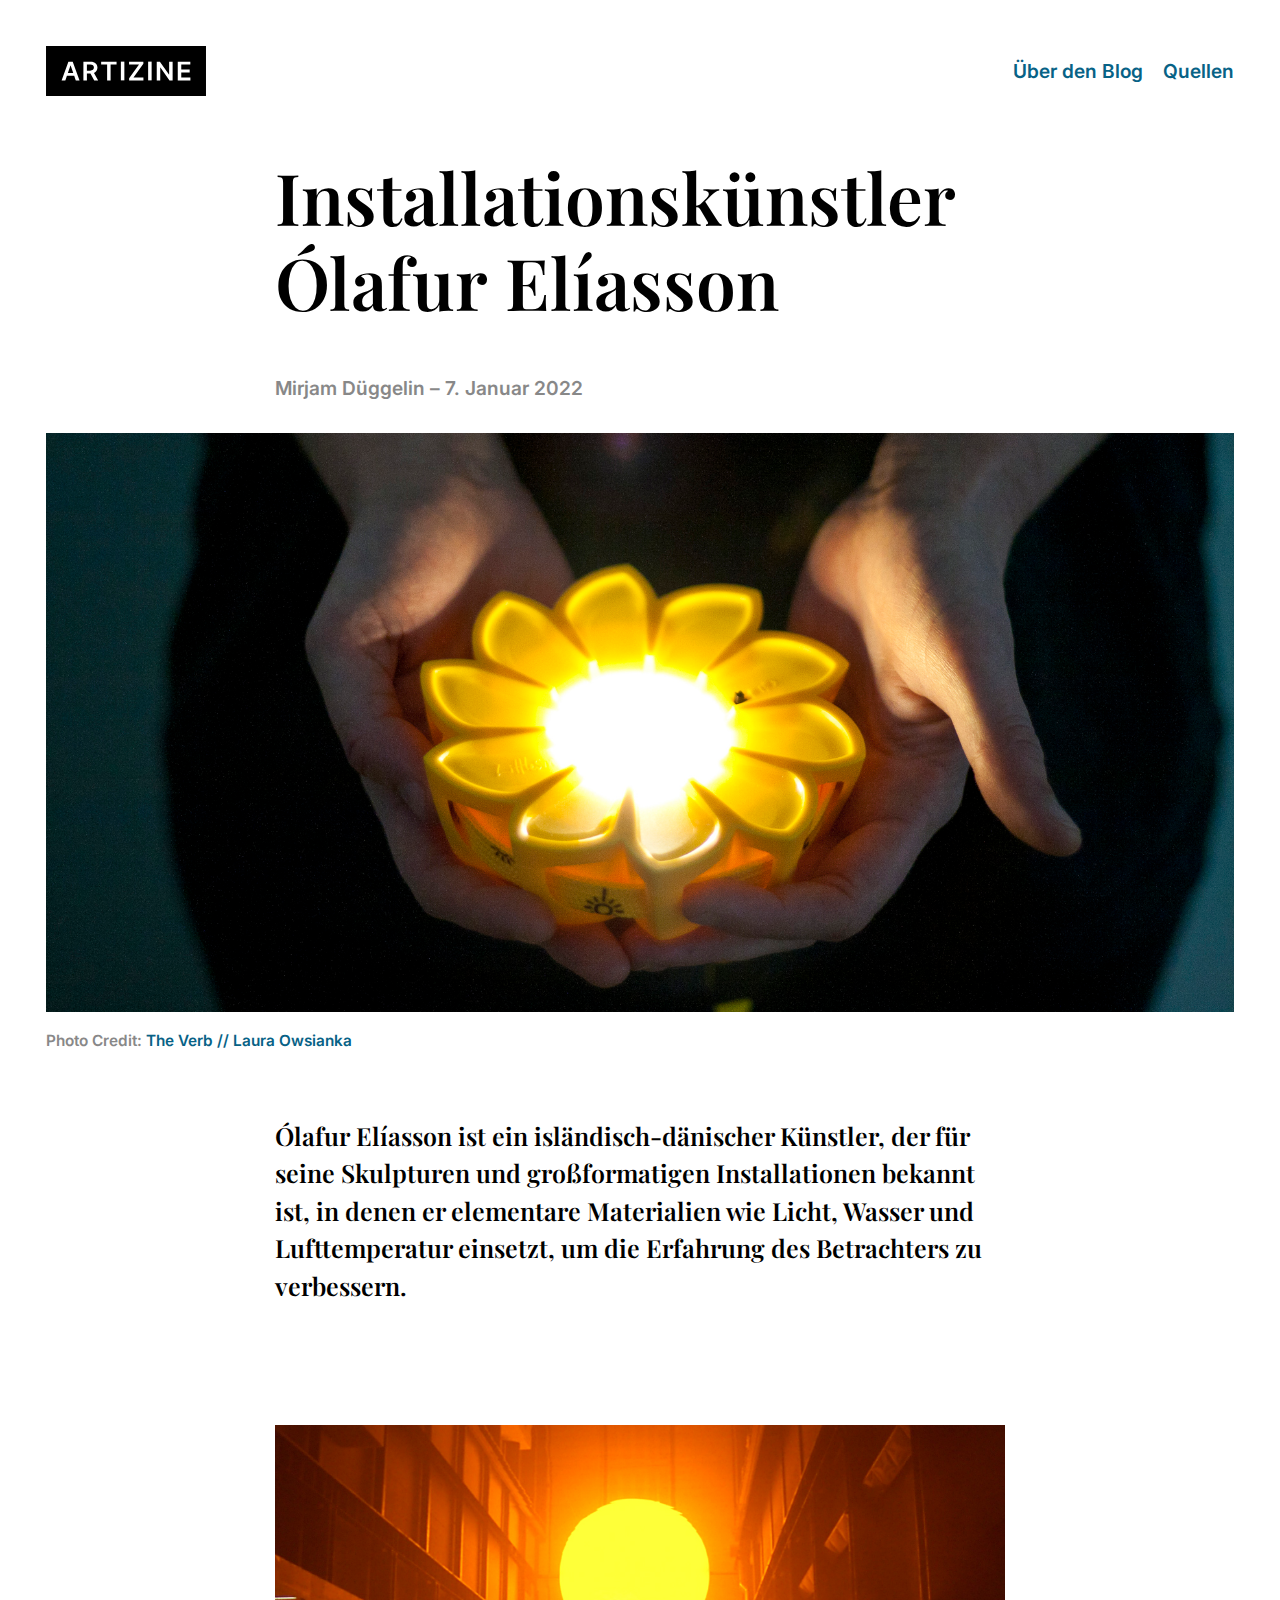
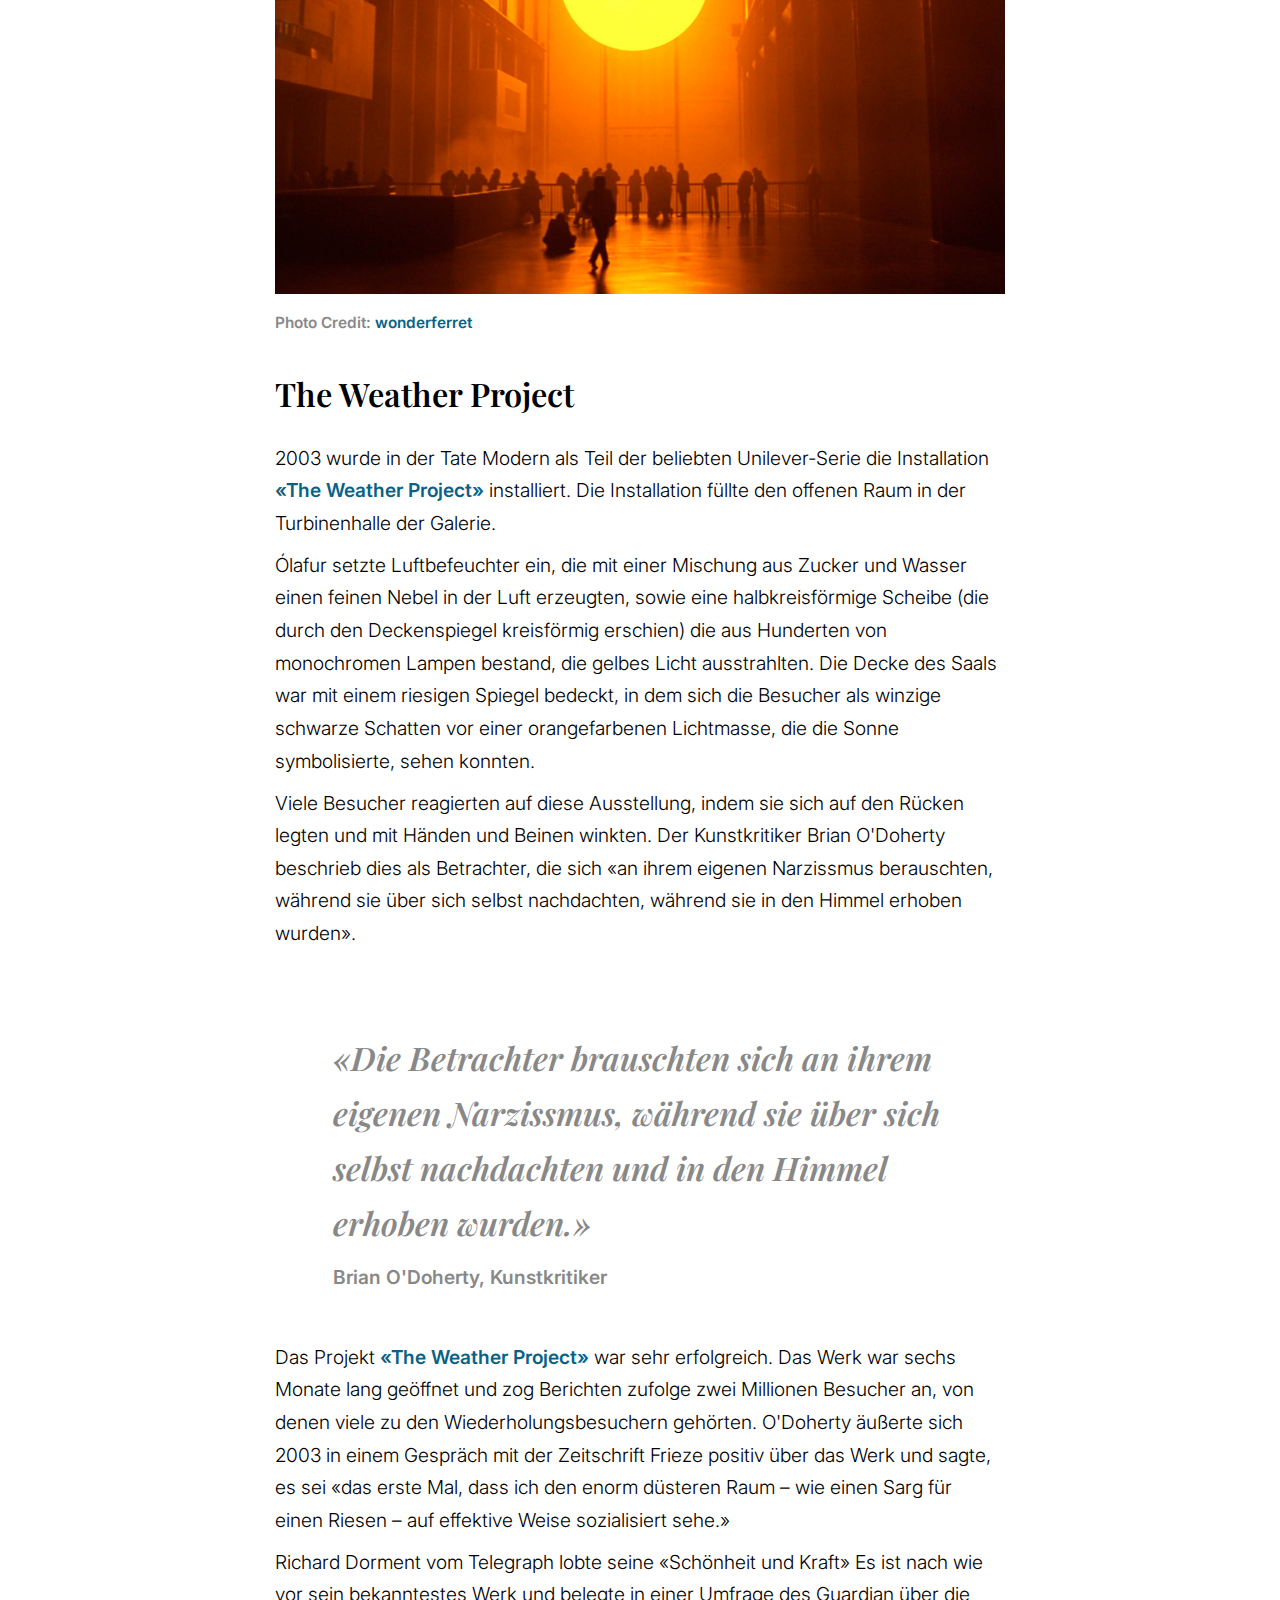
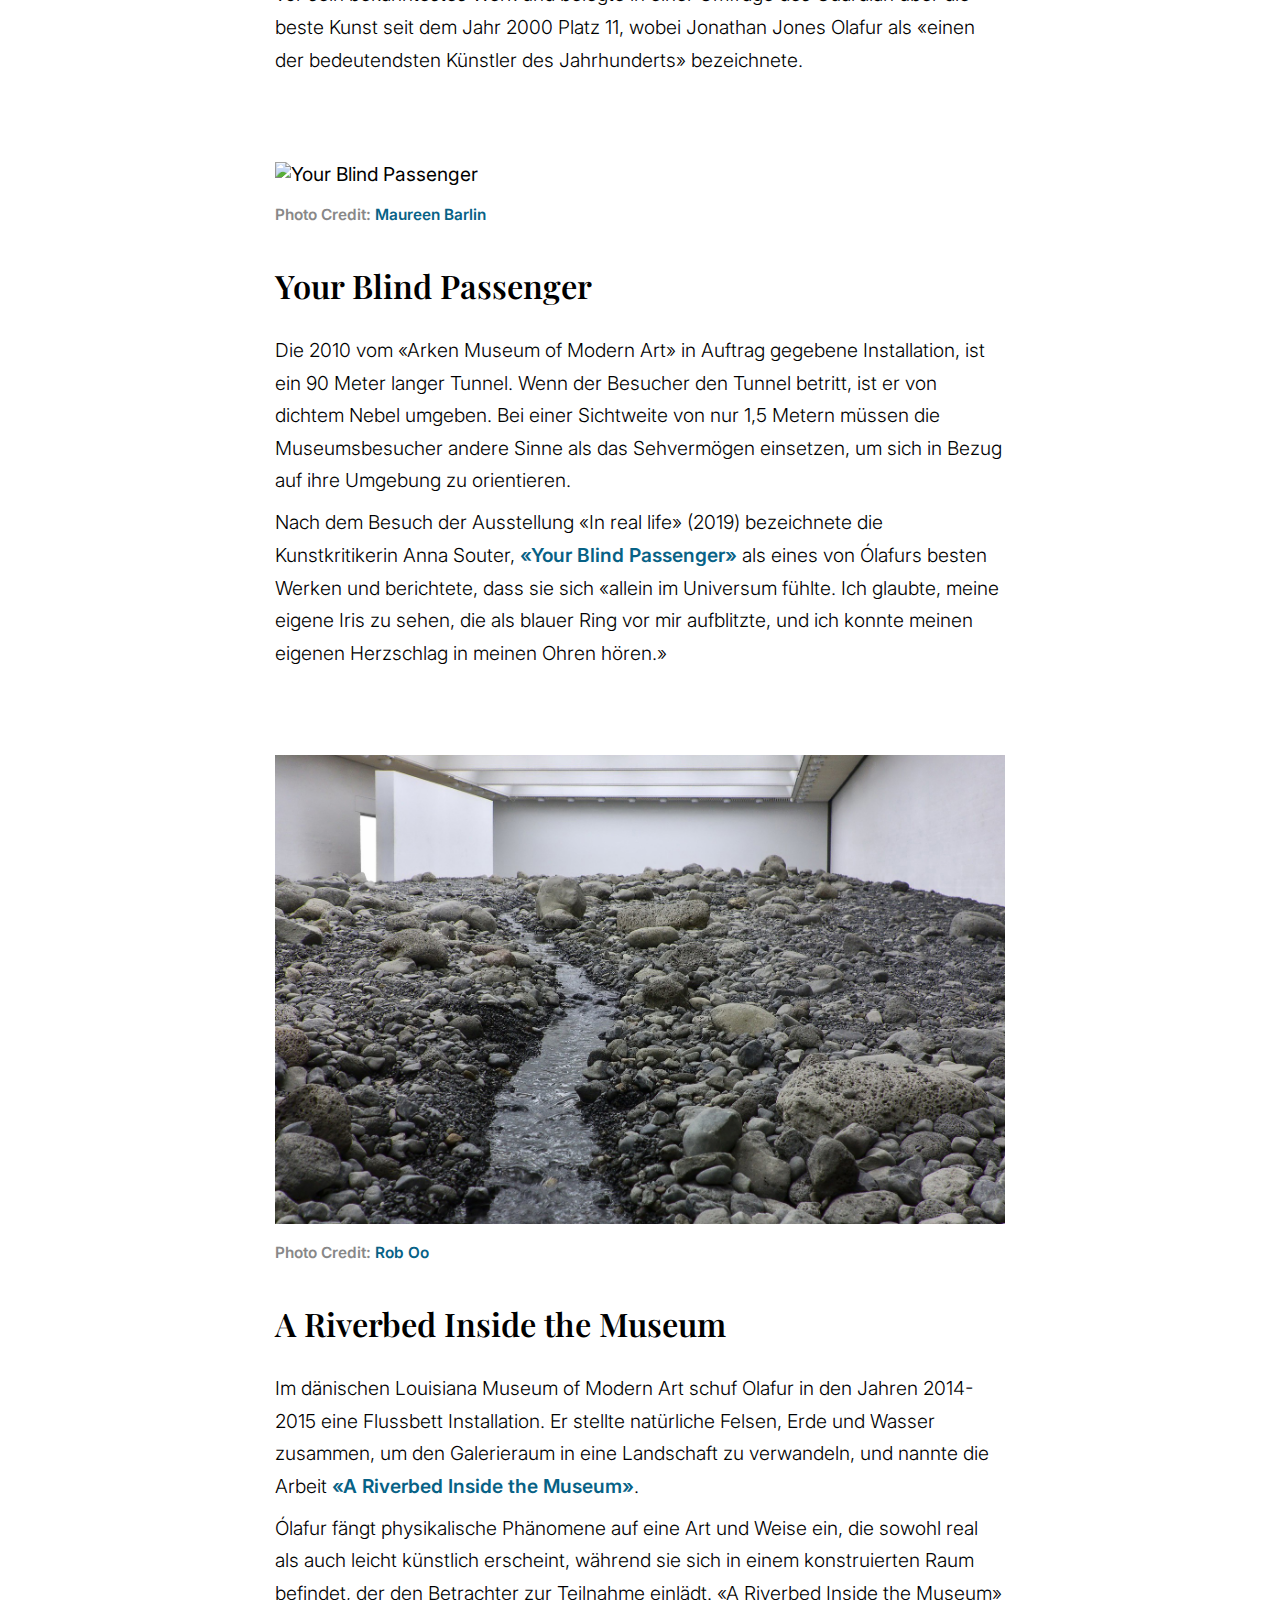
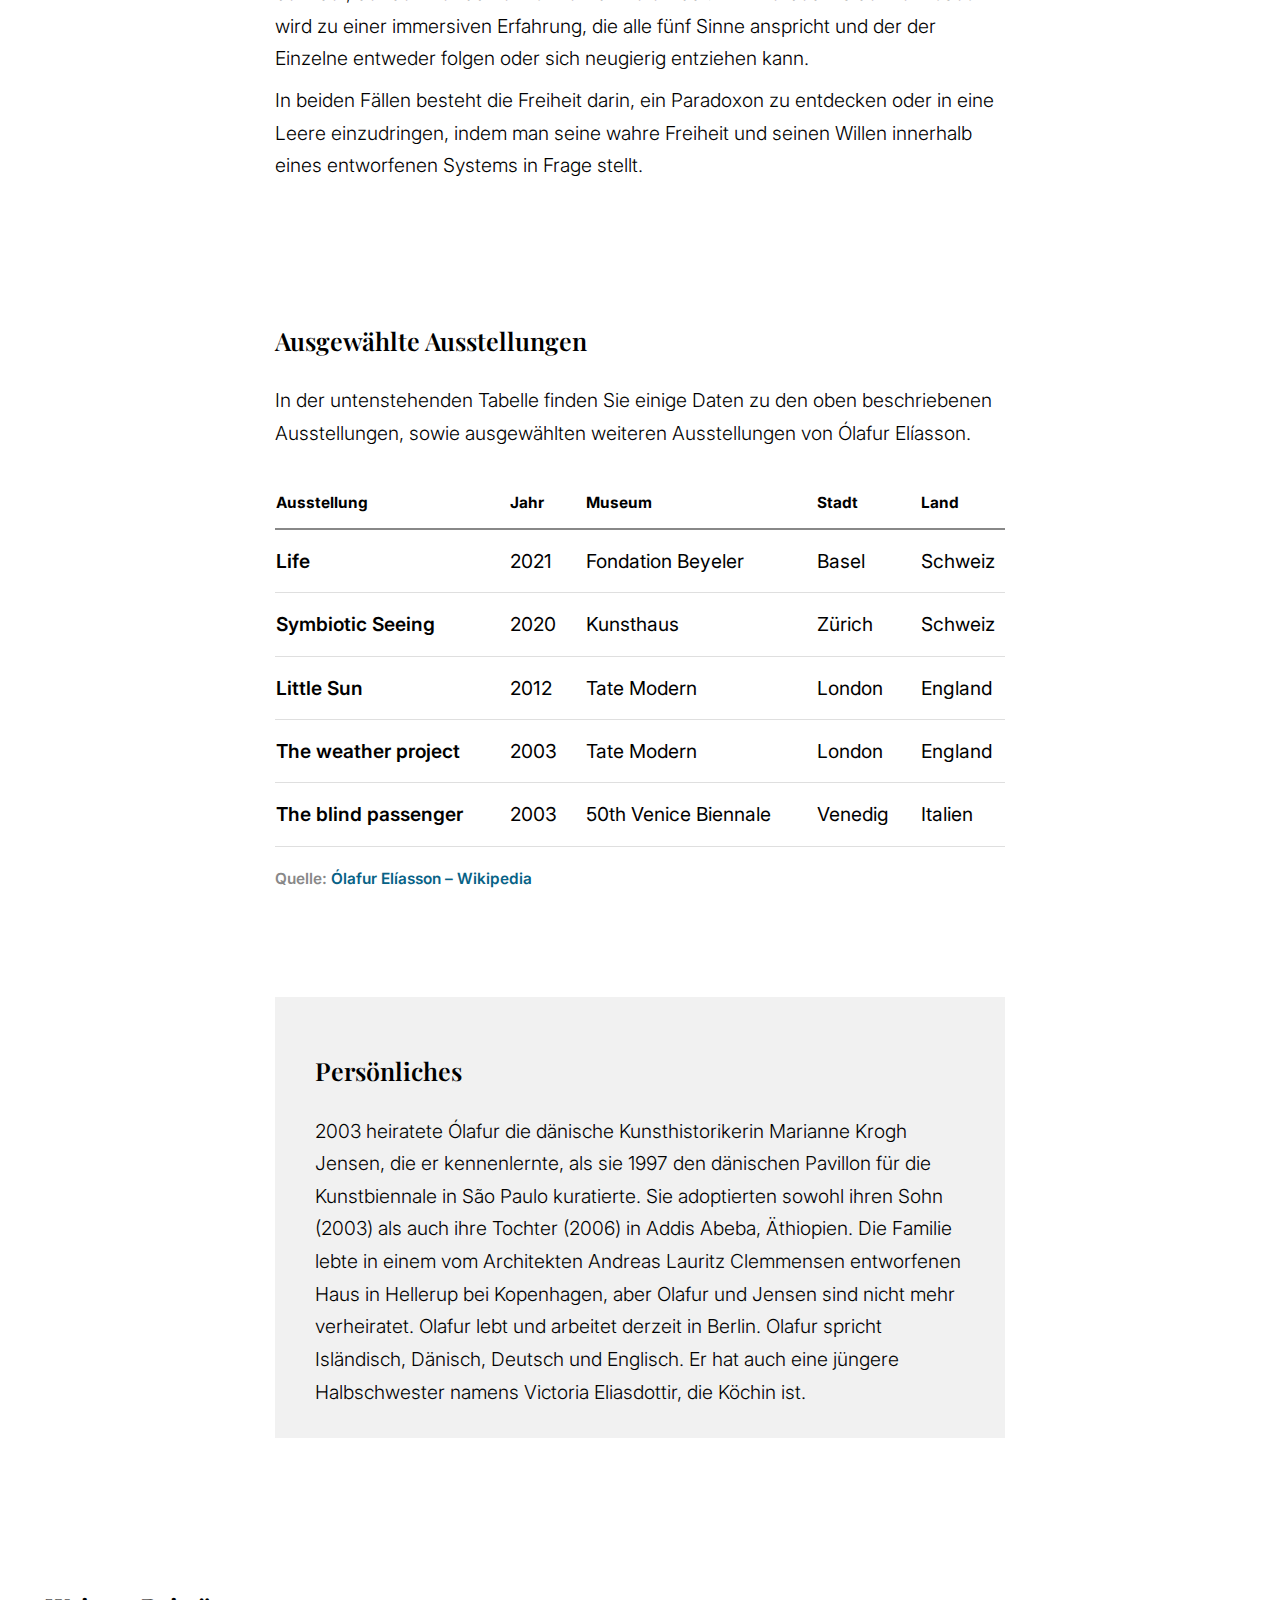
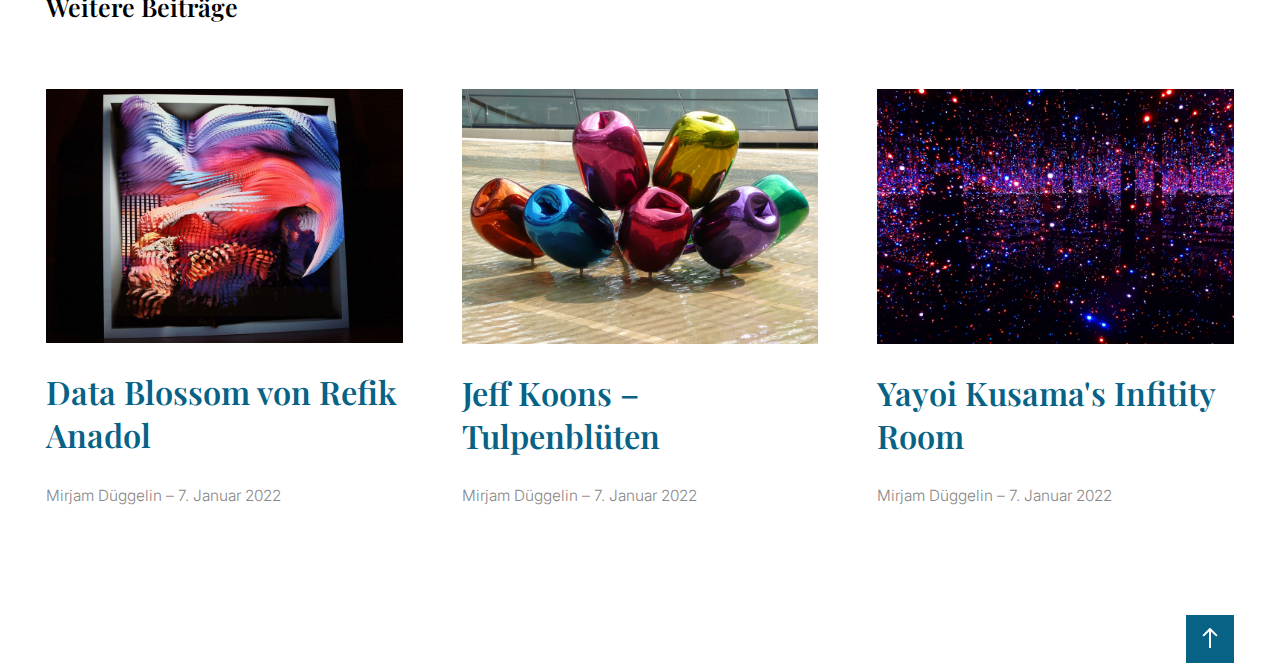
==== index.html @ c732924a "Add files via upload" ====
<!DOCTYPE html>
<html lang="de">

<head>
  <meta charset="utf-8" />
  <title>Installationskünstler Olafur Eliasson</title>
  <meta name="description" content="Artizine – Olafur Eliasson" />
  <meta name="viewport" content="width=device-width" />
  <link rel="preconnect" href="https://fonts.googleapis.com">
  <link rel="preconnect" href="https://fonts.gstatic.com" crossorigin>
  <link rel="preconnect" href="https://fonts.googleapis.com">
  <link rel="preconnect" href="https://fonts.gstatic.com" crossorigin>
  <link
    href="https://fonts.googleapis.com/css2?family=Inter:wght@300;600&family=Playfair+Display:ital,wght@0,400;0,600;1,400&display=swap"
    rel="stylesheet">
  <link rel="stylesheet" href="stylesheet.css">
  <link href="https://cdnjs.cloudflare.com/ajax/libs/normalize/8.0.0/normalize.min.css" rel="stylesheet"
    type="text/css" />
  <style>
    h1 {
      font-family: 'Playfair Display', serif;
      font-weight: 600;
      font-size: calc(1rem * var(--titel-scaler) * var(--titel-scaler)* var(--titel-scaler)* var(--titel-scaler)* var(--titel-scaler));
    }

    @media screen and (max-width: 980px) {
      h1 {
        font-family: 'Playfair Display', serif;
        font-weight: 600;
        font-size: calc(1rem * var(--titel-scaler) * var(--titel-scaler));
        line-height: 1.2;
      }
    }
  </style>
</head>

<body>
  <div class="nav">
    <a href="index.html"> <img class="logo" src="bilder/logo-artizine.svg" alt="Logo ARTIZINE"></a>
    <div class="nav-items">
      <div class="item"><a href="ueber.html">Über den Blog</a></div>
      <div class="item"><a href="quellen.html">Quellen</a></div>
    </div>
  </div>

  <div class="container">
    <h1>Installationskünstler Ólafur&nbsp;Elíasson</h1>
    <p class="datum">Mirjam Düggelin – 7. Januar 2022</p>
  </div>

  <div class="spacer-m">
  </div>

  <div class="container-wide">
    <img src="bilder/little sun.jpg" alt="Little sun">
    <p class="image-caption">Photo Credit: <a href="https://www.flickr.com/photos/71015487@N03/8084333278">The Verb //
        Laura Owsianka</a></p>
  </div>

  <div class="container">
    <h3>
      Ólafur&nbsp;Elíasson ist ein isländisch-dänischer Künstler, der für seine Skulpturen und großformatigen
      Installationen
      bekannt ist, in denen er elementare Materialien wie Licht, Wasser und Lufttemperatur einsetzt, um die Erfahrung
      des Betrachters zu verbessern.
    </h3>
  </div>

    <div class="spacer-xl">
    </div>

  <div class="container">

    <img src="bilder/the weather project.jpg" alt="The Weather project im Tate Modern">
    <p class="image-caption">Photo Credit: <a
        href="https://www.flickr.com/photos/wonderferret/1430970635">wonderferret</a></p>
    <h2>The Weather Project</h2>
    <p>
      2003 wurde in der Tate Modern als Teil der beliebten Unilever-Serie die Installation <a
        href="https://olafureliasson.net/archive/artwork/WEK101003/the-weather-project">«The Weather Project»</a>
      installiert.
      Die Installation füllte den offenen Raum in der Turbinenhalle der Galerie.
    </p>
    <p>
      Ólafur setzte Luftbefeuchter ein, die mit einer Mischung aus Zucker und Wasser einen feinen Nebel in der Luft
      erzeugten, sowie eine halbkreisförmige Scheibe (die durch den Deckenspiegel kreisförmig erschien) die aus
      Hunderten von monochromen Lampen bestand, die gelbes Licht ausstrahlten. Die Decke des Saals war mit einem
      riesigen Spiegel bedeckt, in dem sich die Besucher als winzige schwarze Schatten vor einer orangefarbenen
      Lichtmasse, die die Sonne symbolisierte, sehen konnten. </p>
    <p>
      Viele Besucher reagierten auf diese Ausstellung, indem
      sie
      sich auf den Rücken legten und mit Händen und Beinen winkten. Der Kunstkritiker Brian O'Doherty beschrieb dies
      als
      Betrachter, die sich «an ihrem eigenen Narzissmus berauschten, während sie über sich selbst nachdachten, während
      sie in den Himmel erhoben wurden».
    </p>

    <p class="quote">
      «Die Betrachter brauschten sich an ihrem eigenen Narzissmus, während sie über sich selbst nachdachten und in den
      Himmel erhoben wurden.»
    </p>
    <p class="quoteautor">Brian O'Doherty, Kunstkritiker</p>

    <p>
      Das Projekt <a href="https://olafureliasson.net/archive/artwork/WEK101003/the-weather-project">«The Weather
        Project»</a> war sehr erfolgreich. Das Werk war sechs Monate lang geöffnet und zog Berichten zufolge zwei
      Millionen Besucher an, von denen viele zu den Wiederholungsbesuchern gehörten. O'Doherty äußerte sich 2003 in
      einem Gespräch mit der Zeitschrift Frieze positiv über das Werk und sagte, es sei «das erste Mal, dass ich den
      enorm düsteren Raum – wie einen Sarg für einen Riesen – auf effektive Weise sozialisiert sehe.»</p>

    <p>Richard Dorment
      vom Telegraph lobte seine «Schönheit und Kraft» Es ist nach wie vor sein bekanntestes Werk und belegte in einer
      Umfrage des Guardian über die beste Kunst seit dem Jahr 2000 Platz 11, wobei Jonathan Jones Olafur als «einen
      der
      bedeutendsten Künstler des Jahrhunderts» bezeichnete.
    </p>

    <div class="spacer-xl">
    </div>

    <img src="bilder/the blind passenger.jpg" alt="Your Blind Passenger">
    <p class="image-caption">Photo Credit: <a href="https://www.flickr.com/photos/maureen_barlin/48330356207">Maureen
        Barlin</a></p>

    <h2>Your Blind Passenger</h2>
    <p>
      Die 2010 vom «Arken Museum of Modern Art» in Auftrag gegebene Installation, ist ein 90 Meter langer Tunnel. Wenn
      der Besucher den Tunnel betritt, ist er von dichtem Nebel umgeben.
      Bei
      einer Sichtweite von nur 1,5 Metern müssen die Museumsbesucher andere Sinne als das Sehvermögen einsetzen, um
      sich
      in Bezug auf ihre Umgebung zu orientieren.</p>
    <p>Nach dem Besuch der Ausstellung «In real life» (2019) bezeichnete die Kunstkritikerin
      Anna Souter, <a href="https://olafureliasson.net/archive/artwork/WEK100196/din-blinde-passager">«Your Blind
        Passenger»</a> als eines von Ólafurs besten Werken und berichtete, dass sie sich «allein im
      Universum fühlte. Ich glaubte, meine eigene Iris zu sehen, die als blauer Ring vor mir aufblitzte, und ich
      konnte
      meinen eigenen Herzschlag in meinen Ohren hören.»
    </p>

    <div class="spacer-xl">
    </div>

    <img src="bilder/riverbed inside the museum.jpg" alt="A Riverbed Inside the Museum" ;>
    <p class="image-caption">Photo Credit: <a href="https://www.flickr.com/photos/105105658@N03/48660667182">Rob
        Oo</a>
    </p>

    <h2>A Riverbed Inside the Museum</h2>
    <p>
      Im dänischen Louisiana Museum of Modern Art schuf Olafur in den Jahren 2014-2015 eine Flussbett Installation. Er
      stellte natürliche Felsen, Erde und Wasser zusammen, um den Galerieraum in eine Landschaft zu verwandeln, und
      nannte die Arbeit <a href="https://olafureliasson.net/archive/artwork/WEK108986/riverbed">«A Riverbed Inside the
        Museum»</a>.</p>
    <p> Ólafur fängt physikalische Phänomene
      auf eine Art und Weise ein, die sowohl real als auch leicht künstlich erscheint, während sie sich in einem
      konstruierten Raum befindet, der den Betrachter zur Teilnahme einlädt. «A Riverbed Inside the Museum» wird zu
      einer immersiven Erfahrung, die alle fünf Sinne anspricht und der der Einzelne entweder folgen oder sich
      neugierig
      entziehen kann. </p>
    <p>In beiden Fällen besteht die Freiheit darin, ein Paradoxon zu entdecken oder in eine Leere
      einzudringen, indem man seine wahre Freiheit und seinen Willen innerhalb eines entworfenen Systems in Frage
      stellt.
    </p>

    <div class="spacer-xl">
    </div>

    <h3>Ausgewählte Ausstellungen</h3>
    <p>
      In der untenstehenden Tabelle finden Sie einige Daten zu den oben beschriebenen Ausstellungen, sowie
      ausgewählten weiteren Ausstellungen von Ólafur&nbsp;Elíasson.
    </p>

    <table class="table--repeating">
      <thead>
        <tr>
          <th>Ausstellung</th>
          <th>Jahr</th>
          <th>Museum</th>
          <th>Stadt</th>
          <th>Land</th>
        </tr>
      </thead>
      <tbody>

        <tr>
          <td data-label="Ausstellung">Life</td>
          <td data-label="Jahr">2021</td>
          <td data-label="Museum">Fondation Beyeler</td>
          <td data-label="Stadt">Basel</td>
          <td data-label="Land">Schweiz</td>
        </tr>
        <tr>
          <td data-label="Ausstellung">Symbiotic Seeing</td>
          <td data-label="Jahr">2020</td>
          <td data-label="Museum">Kunsthaus</td>
          <td data-label="Stadt">Zürich</td>
          <td data-label="Land">Schweiz</td>
        </tr>

        <tr>
          <td data-label="Ausstellung">Little Sun</td>
          <td data-label="Jahr">2012</td>
          <td data-label="Museum">Tate Modern</td>
          <td data-label="Stadt">London</td>
          <td data-label="Land">England</td>
        </tr>
        <tr>
          <td data-label="Ausstellung">The weather project</td>
          <td data-label="Jahr">2003</td>
          <td data-label="Museum">Tate Modern</td>
          <td data-label="Stadt">London</td>
          <td data-label="Land">England</td>
        </tr>
        <tr>
          <td data-label="Ausstellung">The blind passenger</td>
          <td data-label="Jahr">2003</td>
          <td data-label="Museum">50th Venice Biennale</td>
          <td data-label="Stadt">Venedig</td>
          <td data-label="Land">Italien</td>
        </tr>
      </tbody>
    </table>

    <p class="image-caption">Quelle: <a href="https://de.wikipedia.org/wiki/%C3%93lafur_El%C3%ADasson">Ólafur Elíasson
        – Wikipedia</a></p>

    <div class="spacer-xl">
    </div>
    <div class="infobox">
      <h3>Persönliches</h3>
      <p>
        2003 heiratete Ólafur die dänische Kunsthistorikerin Marianne Krogh Jensen, die er kennenlernte, als sie 1997
        den dänischen Pavillon für die Kunstbiennale in São Paulo kuratierte. Sie adoptierten sowohl ihren Sohn (2003)
        als auch ihre Tochter (2006) in Addis Abeba, Äthiopien. Die Familie lebte in einem vom Architekten Andreas
        Lauritz Clemmensen entworfenen Haus in Hellerup bei Kopenhagen, aber Olafur und Jensen sind nicht mehr
        verheiratet. Olafur lebt und arbeitet derzeit in Berlin. Olafur spricht Isländisch, Dänisch, Deutsch und
        Englisch. Er hat auch eine jüngere Halbschwester namens Victoria Eliasdottir, die Köchin ist.
      </p>
    </div>
  </div>

  <div class="spacer-xl">
  </div>



  <div class="container-wide">

    <h3>Weitere Beiträge</h3>
    <div class="spacer-m">

    </div>

    <div class="container-grid">

      <div class="container-col">
        <a href="https://www.flickr.com/photos/annkrake/51627298776">
          <img src="bilder/refik-anadol.jpg" alt="Data Blossom von Refik Anadol">
          <h2 class="card-title">Data Blossom von Refik Anadol</h2>
          <p class="small-text">Mirjam Düggelin – 7. Januar 2022</p>
        </a>
      </div>

      <div class="container-col">
        <a href="https://de.wikipedia.org/wiki/Datei:Jeff_Koons_Tulips_Nord_LB.jpg">
          <img src="bilder/Jeff_Koons_Tulips_Nord_LB.jpg" alt="Tulips von Jeff Koons">
          <h2 class="card-title">Jeff Koons – Tulpenblüten</h2>
          <p class="small-text">Mirjam Düggelin – 7. Januar 2022</p>
        </a>
      </div>

      <div class="container-col">
        <a href="https://de.wikipedia.org/wiki/Yayoi_Kusama#/media/Datei:Yayoi_Kusama_(17014818385).jpg">
          <img src=" bilder/Yayoi_Kusama.jpg" alt="Infinity Room von Yayoi Kusama">
          <h2 class="card-title">Yayoi Kusama's Infitity Room</h2>
          <p class="small-text">Mirjam Düggelin – 7. Januar 2022</p>
        </a>
      </div>
    </div>

  </div>

  <div class="spacer-xl">
  </div>

  <div class="container-wide">
    <div class="footer">
      <a href="#top"><img class="backtotop" src="bilder/arrow.svg" alt=""></a>
    </div>
  </div>

</body>

</html>
---- stylesheet.css ----
/* Typografie ------------------------------------------ */
  :root {
    font-family: 'Inter', sans-serif;
    font-weight: 400;
    font-size: 1.2rem;
    --titel-scaler: 1.3;
    --gray1: rgb(223, 223, 223);
    --gray2: rgb(136, 136, 136);
  }

  h1 {
    font-family: 'Playfair Display', serif;
    font-weight: 600;
    font-size: calc(1rem * var(--titel-scaler)* var(--titel-scaler)* var(--titel-scaler)* var(--titel-scaler)* var(--titel-scaler));
    line-height: 1.2;
  }

  h2 {
    font-family: 'Playfair Display', serif;
    font-weight: 600;
    font-size: calc(1rem * var(--titel-scaler) * var(--titel-scaler));
  }

  h3 {
    font-family: 'Playfair Display', serif;
    font-weight: 600;
    font-size: calc(1rem * var(--titel-scaler));
    margin-top: 54px;
    line-height: 150%;

  }

  h3.card-title {
    font-family: 'Playfair Display', serif;
    font-weight: 600;
    margin-top: 1rem;
    line-height: 150%;
  }

  p {
    font-family: 'Inter', sans-serif;
    font-weight: 300;
    margin-bottom: -10px;
    line-height: 1.7;
    font-feature-settings: "onum";
  }

  .datum {
    color: var(--gray2);
    font-size: 1rem;
    font-weight: 600;
  }

  p.quote {
    font-family: 'Playfair Display', serif;
    font-style: italic;
    font-weight: 600;
    font-size: calc(1rem * var(--titel-scaler) * var(--titel-scaler));
    color: var(--gray2);
    padding: 3rem;
    padding-bottom: 0px;
  }

  p.quoteautor {
    color: var(--gray2);
    font-size: 1rem;
    font-weight: 600;
    padding-left: 3rem;
    padding-right: 3rem;
    padding-top: 1px;
    padding-bottom: 2rem;
  }

  .image-caption {
    font-weight: 600;
    color: var(--gray2);
    padding-bottom: 1rem;
    font-size: 0.8rem;
  }

  .small-text {
    font-weight: 300;
    color: var(--gray2);
    padding-bottom: 1rem;
    font-size: 0.8rem;
  }

  li{
    font-weight: 600;
    padding-bottom: 16px;
    }

  
 /* Links ------------------------------------------ */

  a {
    font-weight: 600;
    color: rgb(7, 98, 134);
  }

  a:link {
    text-decoration: none;
  }

  a:hover {
    text-decoration: none;
    color: rgb(35, 150, 196);
  }

 .nav-items a:hover {
    text-decoration: none;
    color: rgb(35, 150, 196);
  }

  a:active {
    text-decoration: none;
    color: rgb(7, 98, 134);
  }

  .infobox {
    background-color: rgb(241, 241, 241);
    padding:  1px 40px 40px 40px;
  }

  /* Navigation ------------------------------------------ */

  .logo {
    width: 160px;
  }

  .nav {
    display: flex;
    padding-top: 2rem;
    padding-bottom: 0.5rem;
    margin-left: 2rem;
    margin-right: 2rem;
    padding-left: 2rem;
    padding-right: 2rem;
    margin: auto;
    max-width: 1600px;
  }

  .nav-container {
    width: 100%;
    background-color: black;
  }

  .nav-items {
    font-size: 1rem;
    font-weight: 600;
    display: flex;
    width: 100%;
    align-items: center;
    justify-content: flex-end;
  }

  .item {
    margin-left: 20px;
  }

  .footer {
    width: 100%;
    display: flex;
    justify-content: flex-end;
  }

  .backtotop {
    width: 48px;
  }


  /* Layout ------------------------------------------ */

  .container-wide {
    margin-left: 2rem;
    margin-right: 2rem;
    margin: auto;
    padding-left: 2rem;
    padding-right: 2rem;
    max-width: 1600px;
  }

  .container {
    margin: auto;
    max-width: 38rem;
  }

  .container-grid {
    display: flex;
    flex-wrap: wrap;
    justify-content: space-between;

  }

  .container-col {
    flex-grow: 1;
    flex-shrink: 1;
    flex-basis: 30%;
    max-width: 30%;
  }

  /* Spacer ------------------------------------------ */


  .spacer-xl {
    height: 5rem;
  }

  .spacer-m {
    height: 2rem;
  }

  /* Bilder ------------------------------------------ */
  img {
    display: block;
    width: 100%;
    height: auto;
    margin: auto;
  }

  /* Tabelle mobile ------------------------------------------ */
  table {
    width: 100%;
    border-collapse: collapse;
    margin-top: 2em;
    margin-bottom: 1em;
  }

  thead {
    display: none;
    border-bottom: 1px solid black;
    color: black;
    font-size: 0.8rem;
  }

  td,
  th {
    padding-right: 0;
    vertical-align: top;
    padding-top: 1em;
    padding-bottom: 1em;
  }

  td:before {
    content: attr(data-label);
    float: left;
    font-weight: 600;
    color: black;
    font-size: 0.8rem;
  }

  td {
    display: block;
    text-align: right;
    border-bottom: 1px solid var(--gray1);
  }

  tr {
    display: block;
    margin-bottom: 3em;
  }

  td:first-child {
    border-bottom: 1px solid black;
    font-weight: 600;
  }

  /* Tabelle desktop */
  @media screen and (min-width: 800px) {

    thead {
      display: table-header-group;
    }

    tr {
      display: table-row;
      margin-bottom: 0;
      border-bottom: 1px solid var(--gray1);
    }

    td:first-child {
      border-top: none;
      border-bottom: 1px solid var(--gray1);
      font-weight: 600;

    }

    td:before {
      float: none;
      display: none;
      content: none;
    }

    th,
    td {
      display: table-cell;
      text-align: left;
      padding-right: 1rem;

    }

    th {
      border-bottom: 2px solid var(--gray2);
    }

    td:last-child,
    th:last-child {
      padding-right: 0;
    }
  }

  /* Tabelle Ende ------------------------------------------ */


  /* Mobile ------------------------------------------ */

  @media screen and (max-width: 980px) {

    .logo {
      width: 100px;
    }
  
    .nav {
      display: flex;
      padding-top: 1rem;
      padding-bottom: 0.5rem;
      padding-left: 16px;
      padding-right: 16px;
      margin-left: 16px;
      margin-right: 16px;
      margin: auto;
    }
  
    .nav-items {
      font-size: 0.91rem;
      font-weight: 600;
      display: flex;
      width: 100%;
      align-items: center;
      justify-content: flex-end;
    }

    .item {
      margin-left: 20px;
    }

    /* Layout Mobile ------------------------------------------ */

    .container-wide {
      margin-left: 16px;
      margin-right: 16px;
      padding-left: 16px;
      padding-right: 16px;
      margin: auto;
    }

    .container {
      margin-left: 16px;
     margin-right: 16px;
      margin: auto;
      padding-left: 16px;
      padding-right: 16px;
    }

    .container-col {
      flex-grow: 1;
      flex-shrink: 1;
      flex-basis: 100%;
      max-width: 100%;
    }

    .container-grid {
      display: block;
      width: 100%;
    }

    .spacer-xl {
      height: 2rem;
    }

    .spacer-m {
      height: 0.5rem;
    }

   /* Bilder ------------------------------------------ */
  img {
    display: block;
    height: auto;
    margin: auto;
  }

    /* Typografie Mobile ------------------------------------------ */

    h1 {
      font-family: 'Playfair Display', serif;
      font-weight: 600;
      font-size: calc(1rem * var(--titel-scaler));
      line-height: 1.2;
    }

    h2 {
      font-family: 'Playfair Display', serif;
      font-weight: 600;
      font-size: calc(1rem * var(--titel-scaler));

    }

    h3 {
      font-family: 'Playfair Display', serif;
      font-weight: 600;
      font-size: calc(1rem * var(--titel-scaler));
      margin-top: 54px;
      line-height: 150%;

    }

    h4 {
      font-family: 'Playfair Display', serif;
      font-weight: 600;
      font-size: 1.2rem;
    }


    p {
      font-family: 'Inter', sans-serif;
      font-weight: 300;
      margin-bottom: 16px;
      line-height: 1.7;
    }

    p.datum {
      color: gray;
      font-size: 0.8rem;
    }

    p.quote {
      font-family: 'Playfair Display', serif;
      font-style: italic;
      font-weight: 600;
      font-size: calc(1rem * var(--titel-scaler));
      color: var(--gray2);
      padding: 1rem;
      padding-bottom: 0px;
    }

    p.quoteautor {
      color: var(--gray2);
      font-size: 1rem;
      font-weight: 600;
      padding-left: 1rem;
      padding-right: 1rem;
      padding-top: 1px;
      padding-bottom: 1rem;
    }
  }
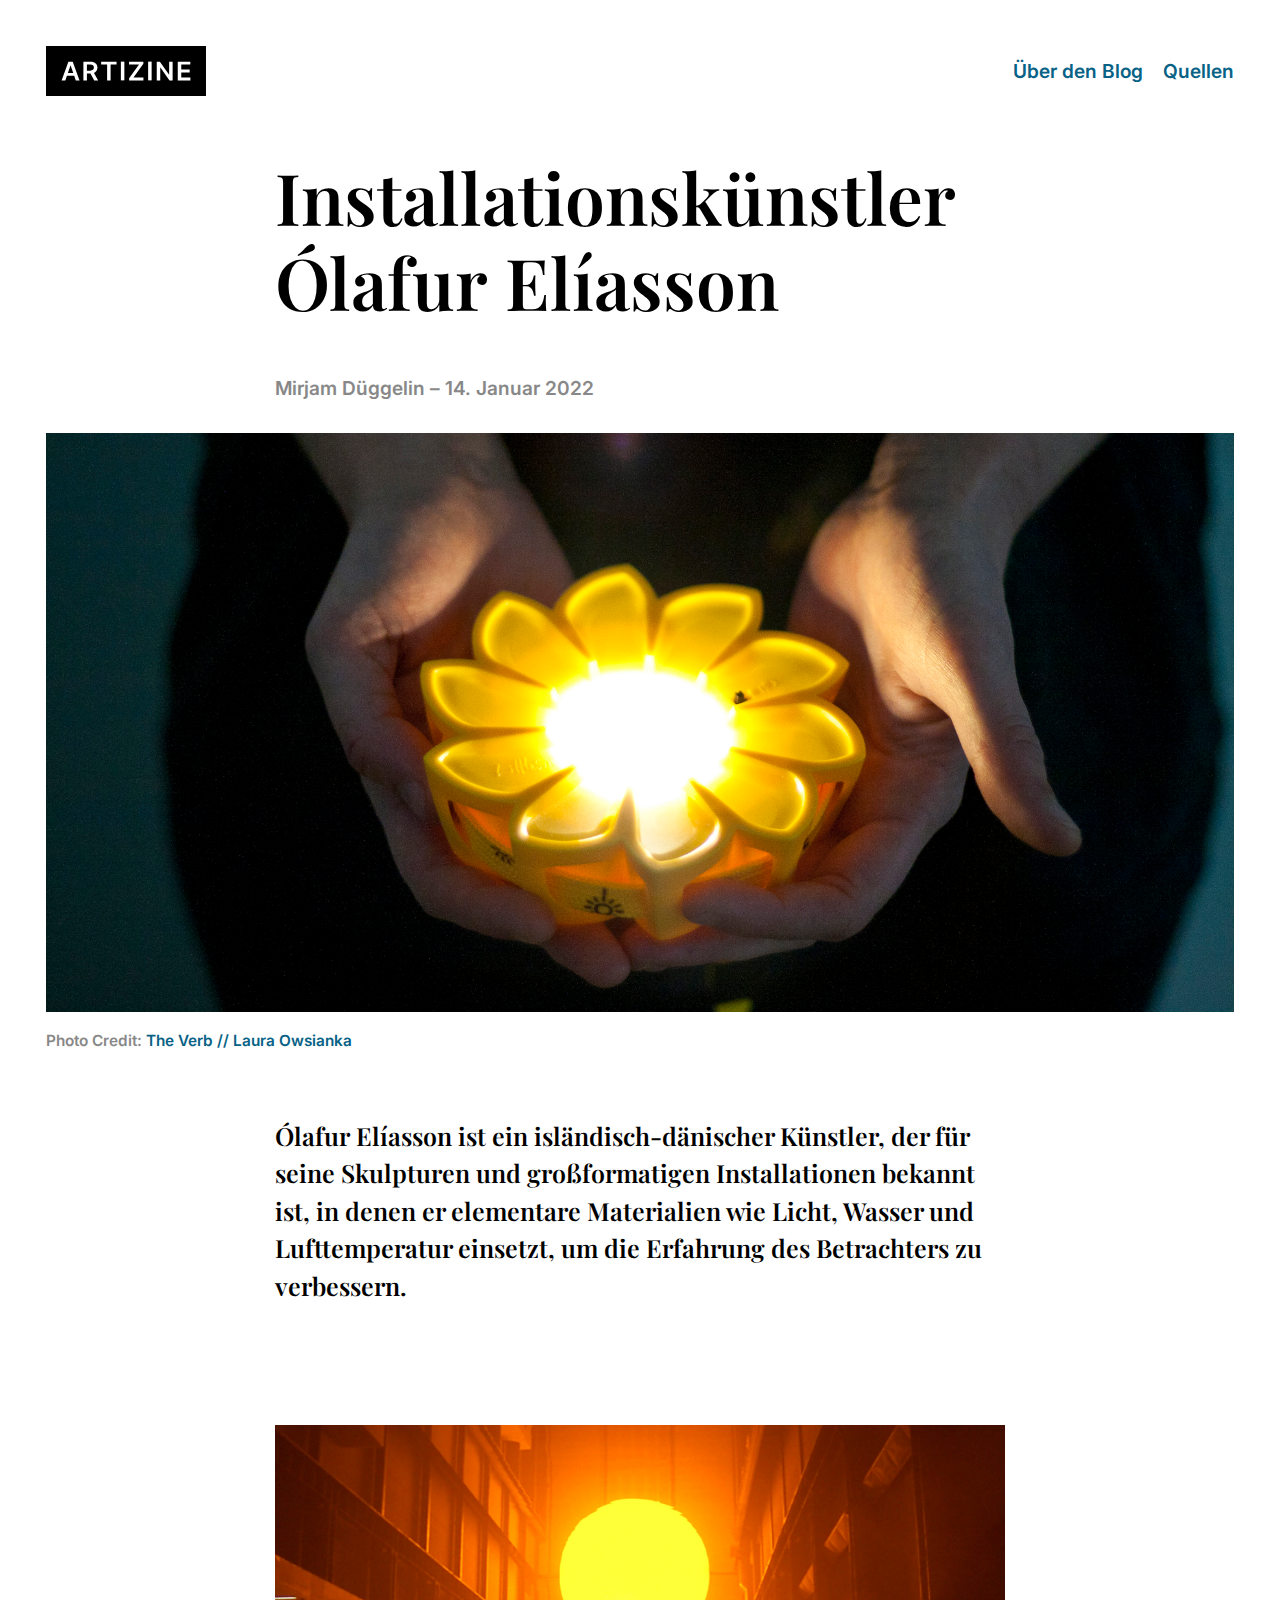
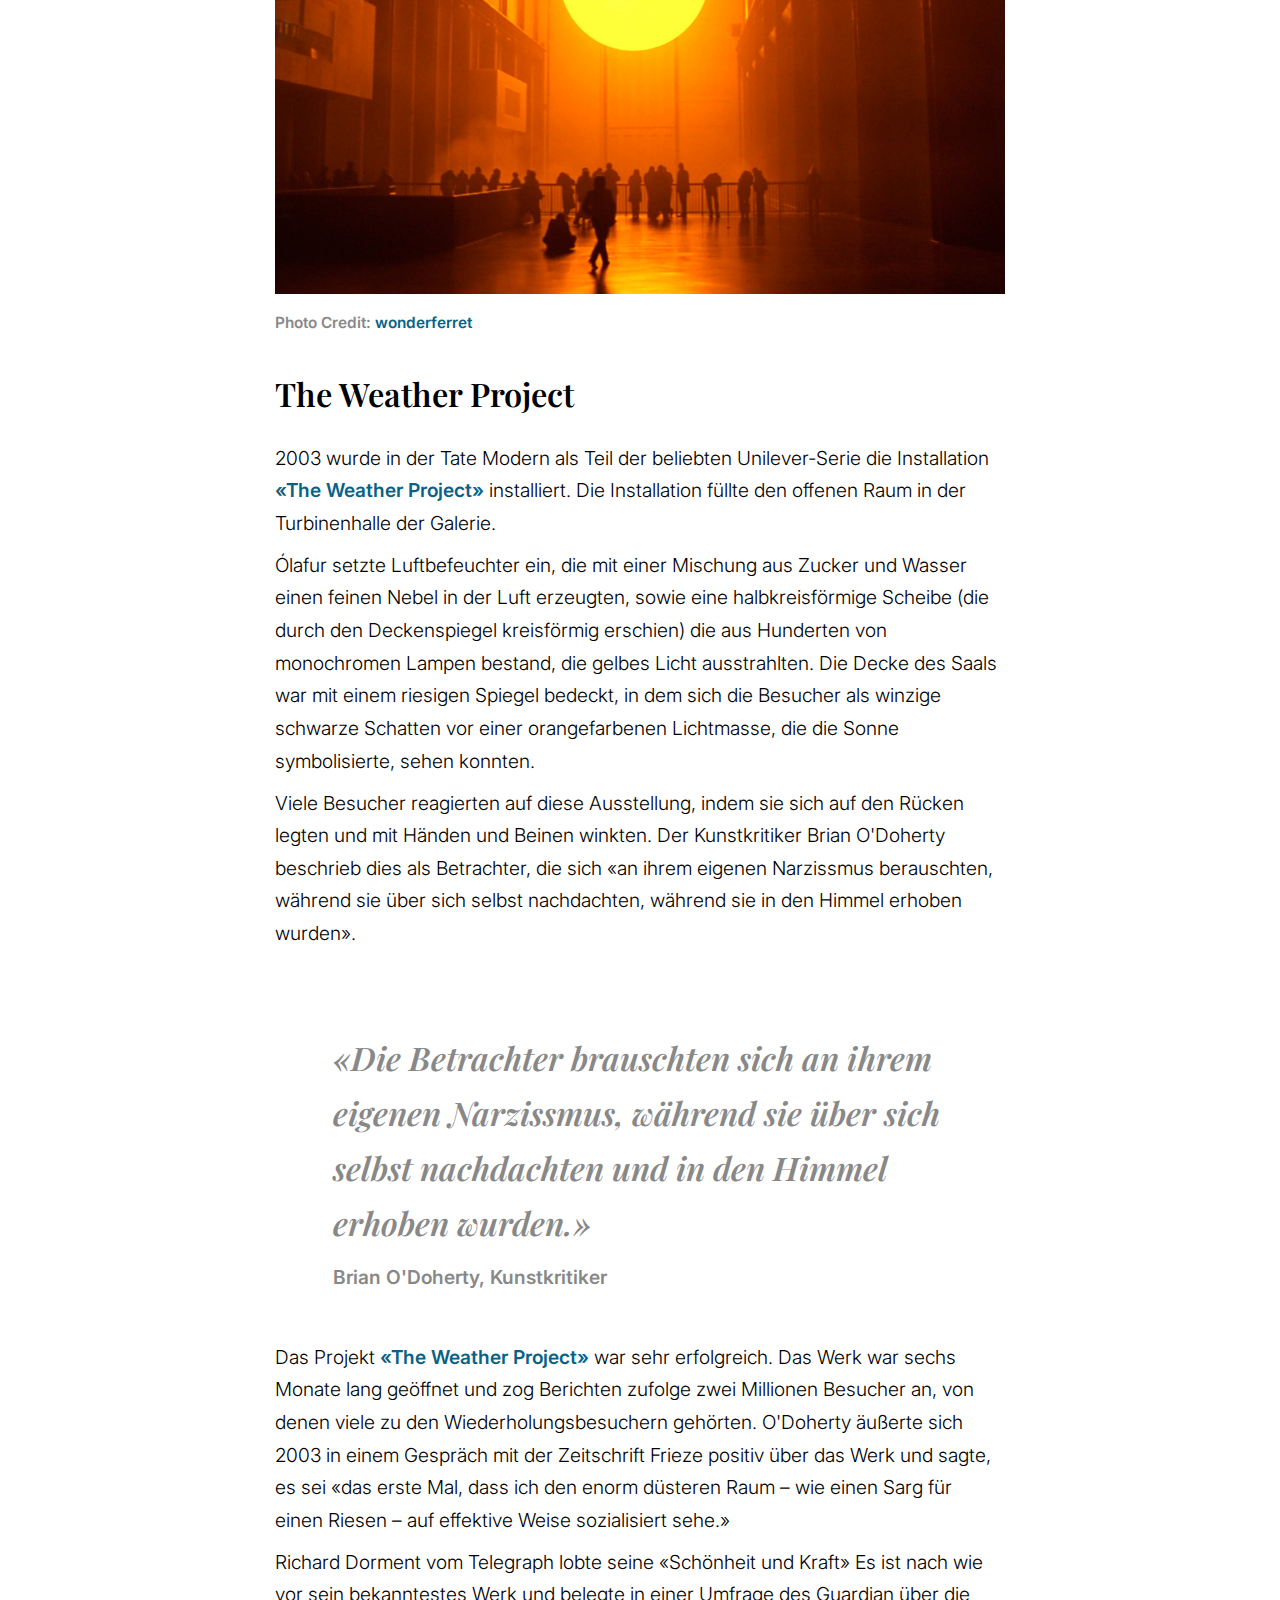
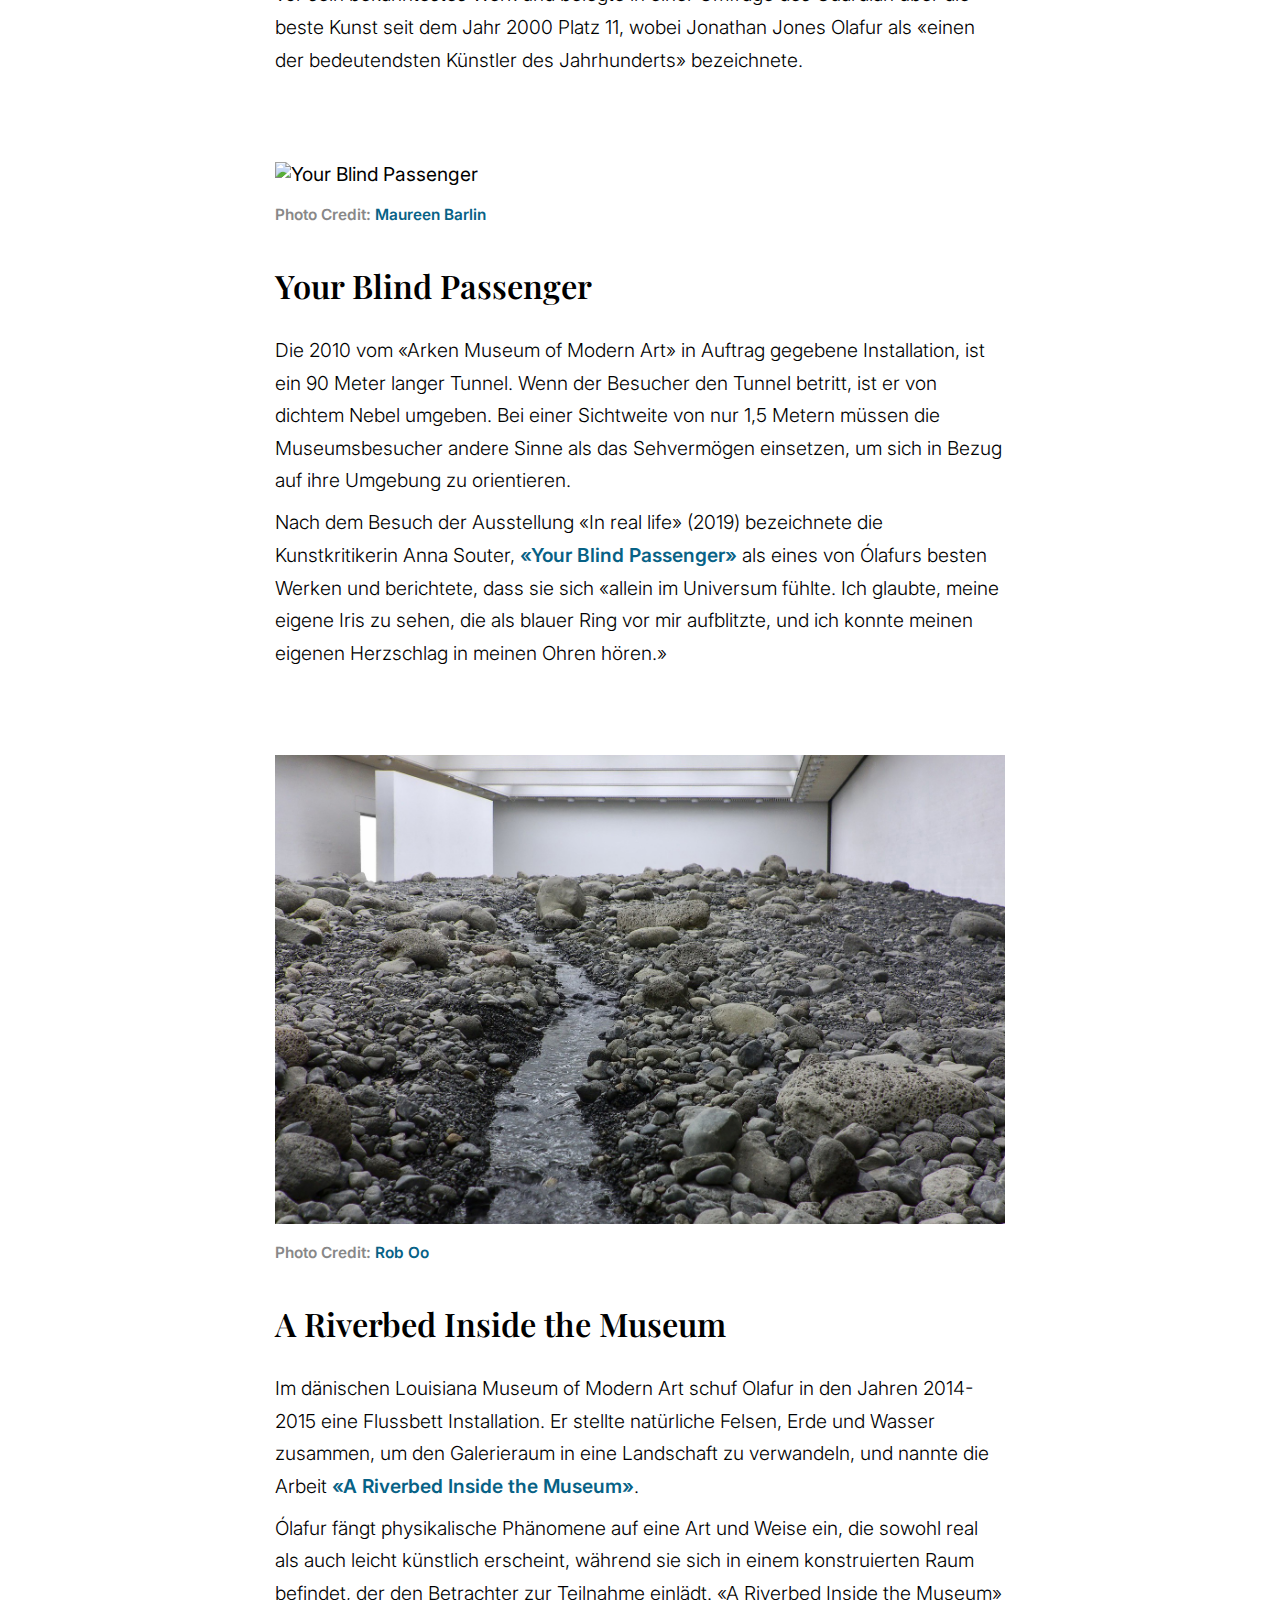
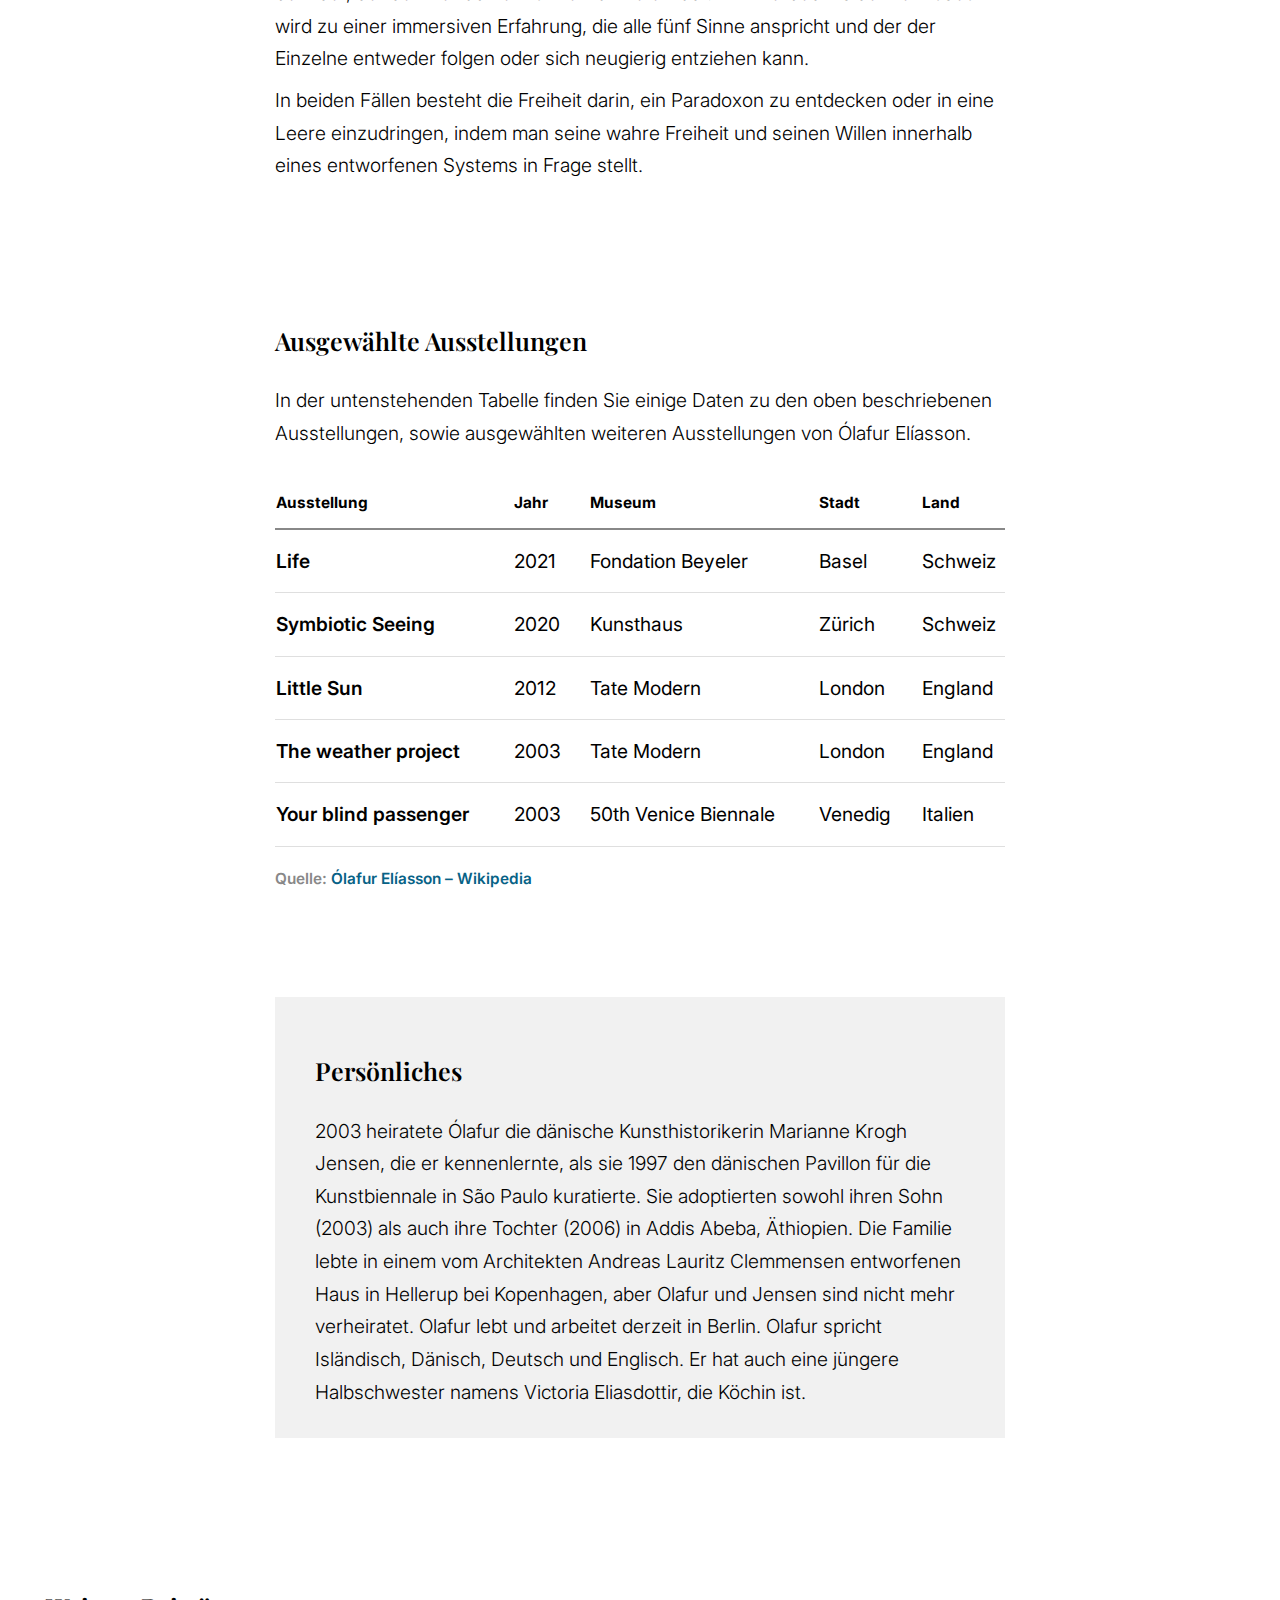
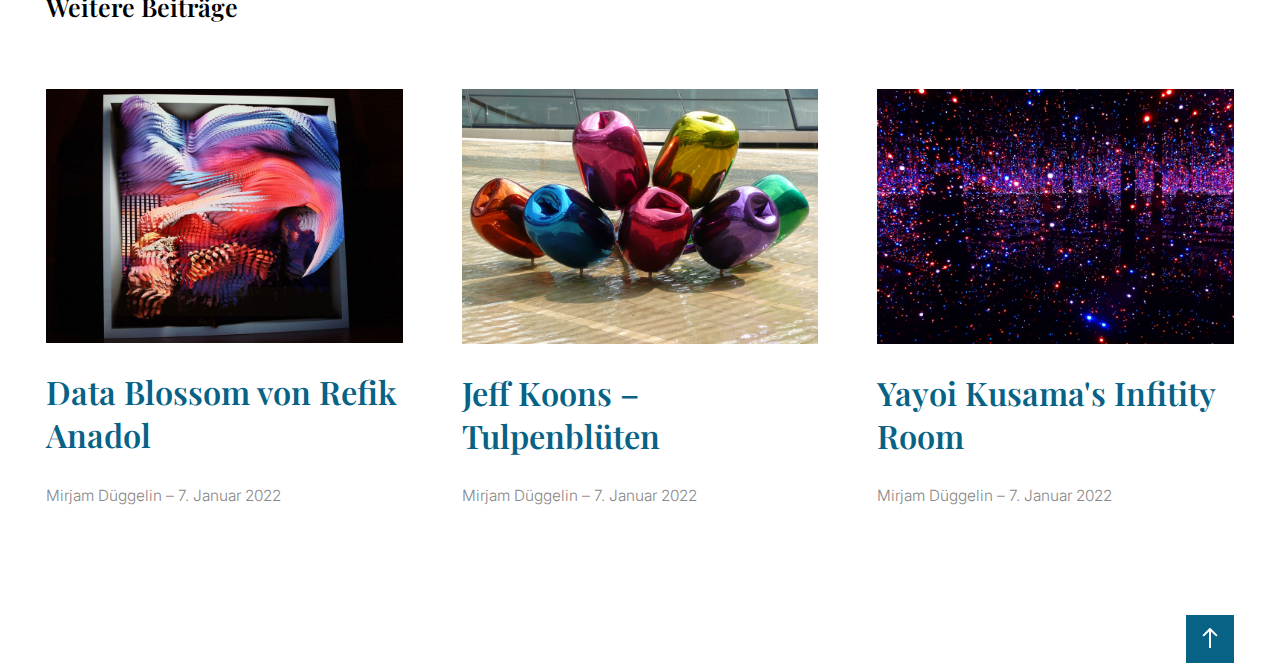
==== commit e5a147ff: "Add files via upload" ====
--- a/index.html
+++ b/index.html
@@ -4,7 +4,7 @@
 <head>
   <meta charset="utf-8" />
   <title>Installationskünstler Olafur Eliasson</title>
-  <meta name="description" content="Artizine – Olafur Eliasson" />
+  <meta name="description" content="Artizine – Olafur Eliasson"/>
   <meta name="viewport" content="width=device-width" />
   <link rel="preconnect" href="https://fonts.googleapis.com">
   <link rel="preconnect" href="https://fonts.gstatic.com" crossorigin>
@@ -45,14 +45,14 @@
 
   <div class="container">
     <h1>Installationskünstler Ólafur&nbsp;Elíasson</h1>
-    <p class="datum">Mirjam Düggelin – 7. Januar 2022</p>
+    <p class="datum">Mirjam Düggelin – 14. Januar 2022</p>
   </div>
 
   <div class="spacer-m">
   </div>
 
   <div class="container-wide">
-    <img src="bilder/little sun.jpg" alt="Little sun">
+    <img src="bilder/little sun.jpg" alt="Little Sun">
     <p class="image-caption">Photo Credit: <a href="https://www.flickr.com/photos/71015487@N03/8084333278">The Verb //
         Laura Owsianka</a></p>
   </div>
@@ -76,7 +76,7 @@
         href="https://www.flickr.com/photos/wonderferret/1430970635">wonderferret</a></p>
     <h2>The Weather Project</h2>
     <p>
-      2003 wurde in der Tate Modern als Teil der beliebten Unilever-Serie die Installation <a
+      2003 wurde in der Tate&nbsp;Modern als Teil der beliebten Unilever-Serie die Installation <a
         href="https://olafureliasson.net/archive/artwork/WEK101003/the-weather-project">«The Weather Project»</a>
       installiert.
       Die Installation füllte den offenen Raum in der Turbinenhalle der Galerie.
@@ -90,7 +90,7 @@
     <p>
       Viele Besucher reagierten auf diese Ausstellung, indem
       sie
-      sich auf den Rücken legten und mit Händen und Beinen winkten. Der Kunstkritiker Brian O'Doherty beschrieb dies
+      sich auf den Rücken legten und mit Händen und Beinen winkten. Der Kunstkritiker Brian&nbsp;O'Doherty beschrieb dies
       als
       Betrachter, die sich «an ihrem eigenen Narzissmus berauschten, während sie über sich selbst nachdachten, während
       sie in den Himmel erhoben wurden».
@@ -100,7 +100,7 @@
       «Die Betrachter brauschten sich an ihrem eigenen Narzissmus, während sie über sich selbst nachdachten und in den
       Himmel erhoben wurden.»
     </p>
-    <p class="quoteautor">Brian O'Doherty, Kunstkritiker</p>
+    <p class="quoteautor">Brian&nbsp;O'Doherty, Kunstkritiker</p>
 
     <p>
       Das Projekt <a href="https://olafureliasson.net/archive/artwork/WEK101003/the-weather-project">«The Weather
@@ -109,9 +109,9 @@
       einem Gespräch mit der Zeitschrift Frieze positiv über das Werk und sagte, es sei «das erste Mal, dass ich den
       enorm düsteren Raum – wie einen Sarg für einen Riesen – auf effektive Weise sozialisiert sehe.»</p>
 
-    <p>Richard Dorment
+    <p>Richard&nbsp;Dorment
       vom Telegraph lobte seine «Schönheit und Kraft» Es ist nach wie vor sein bekanntestes Werk und belegte in einer
-      Umfrage des Guardian über die beste Kunst seit dem Jahr 2000 Platz 11, wobei Jonathan Jones Olafur als «einen
+      Umfrage des Guardian über die beste Kunst seit dem Jahr 2000 Platz 11, wobei Jonathan&nbsp;Jones Olafur als «einen
       der
       bedeutendsten Künstler des Jahrhunderts» bezeichnete.
     </p>
@@ -125,14 +125,14 @@
 
     <h2>Your Blind Passenger</h2>
     <p>
-      Die 2010 vom «Arken Museum of Modern Art» in Auftrag gegebene Installation, ist ein 90 Meter langer Tunnel. Wenn
+      Die 2010 vom «Arken&nbsp;Museum&nbsp;of&nbsp;Modern&nbsp;Art» in Auftrag gegebene Installation, ist ein 90 Meter langer Tunnel. Wenn
       der Besucher den Tunnel betritt, ist er von dichtem Nebel umgeben.
       Bei
       einer Sichtweite von nur 1,5 Metern müssen die Museumsbesucher andere Sinne als das Sehvermögen einsetzen, um
       sich
       in Bezug auf ihre Umgebung zu orientieren.</p>
     <p>Nach dem Besuch der Ausstellung «In real life» (2019) bezeichnete die Kunstkritikerin
-      Anna Souter, <a href="https://olafureliasson.net/archive/artwork/WEK100196/din-blinde-passager">«Your Blind
+      Anna&nbsp;Souter, <a href="https://olafureliasson.net/archive/artwork/WEK100196/din-blinde-passager">«Your Blind
         Passenger»</a> als eines von Ólafurs besten Werken und berichtete, dass sie sich «allein im
       Universum fühlte. Ich glaubte, meine eigene Iris zu sehen, die als blauer Ring vor mir aufblitzte, und ich
       konnte
@@ -215,7 +215,7 @@
           <td data-label="Land">England</td>
         </tr>
         <tr>
-          <td data-label="Ausstellung">The blind passenger</td>
+          <td data-label="Ausstellung">Your blind passenger</td>
           <td data-label="Jahr">2003</td>
           <td data-label="Museum">50th Venice Biennale</td>
           <td data-label="Stadt">Venedig</td>
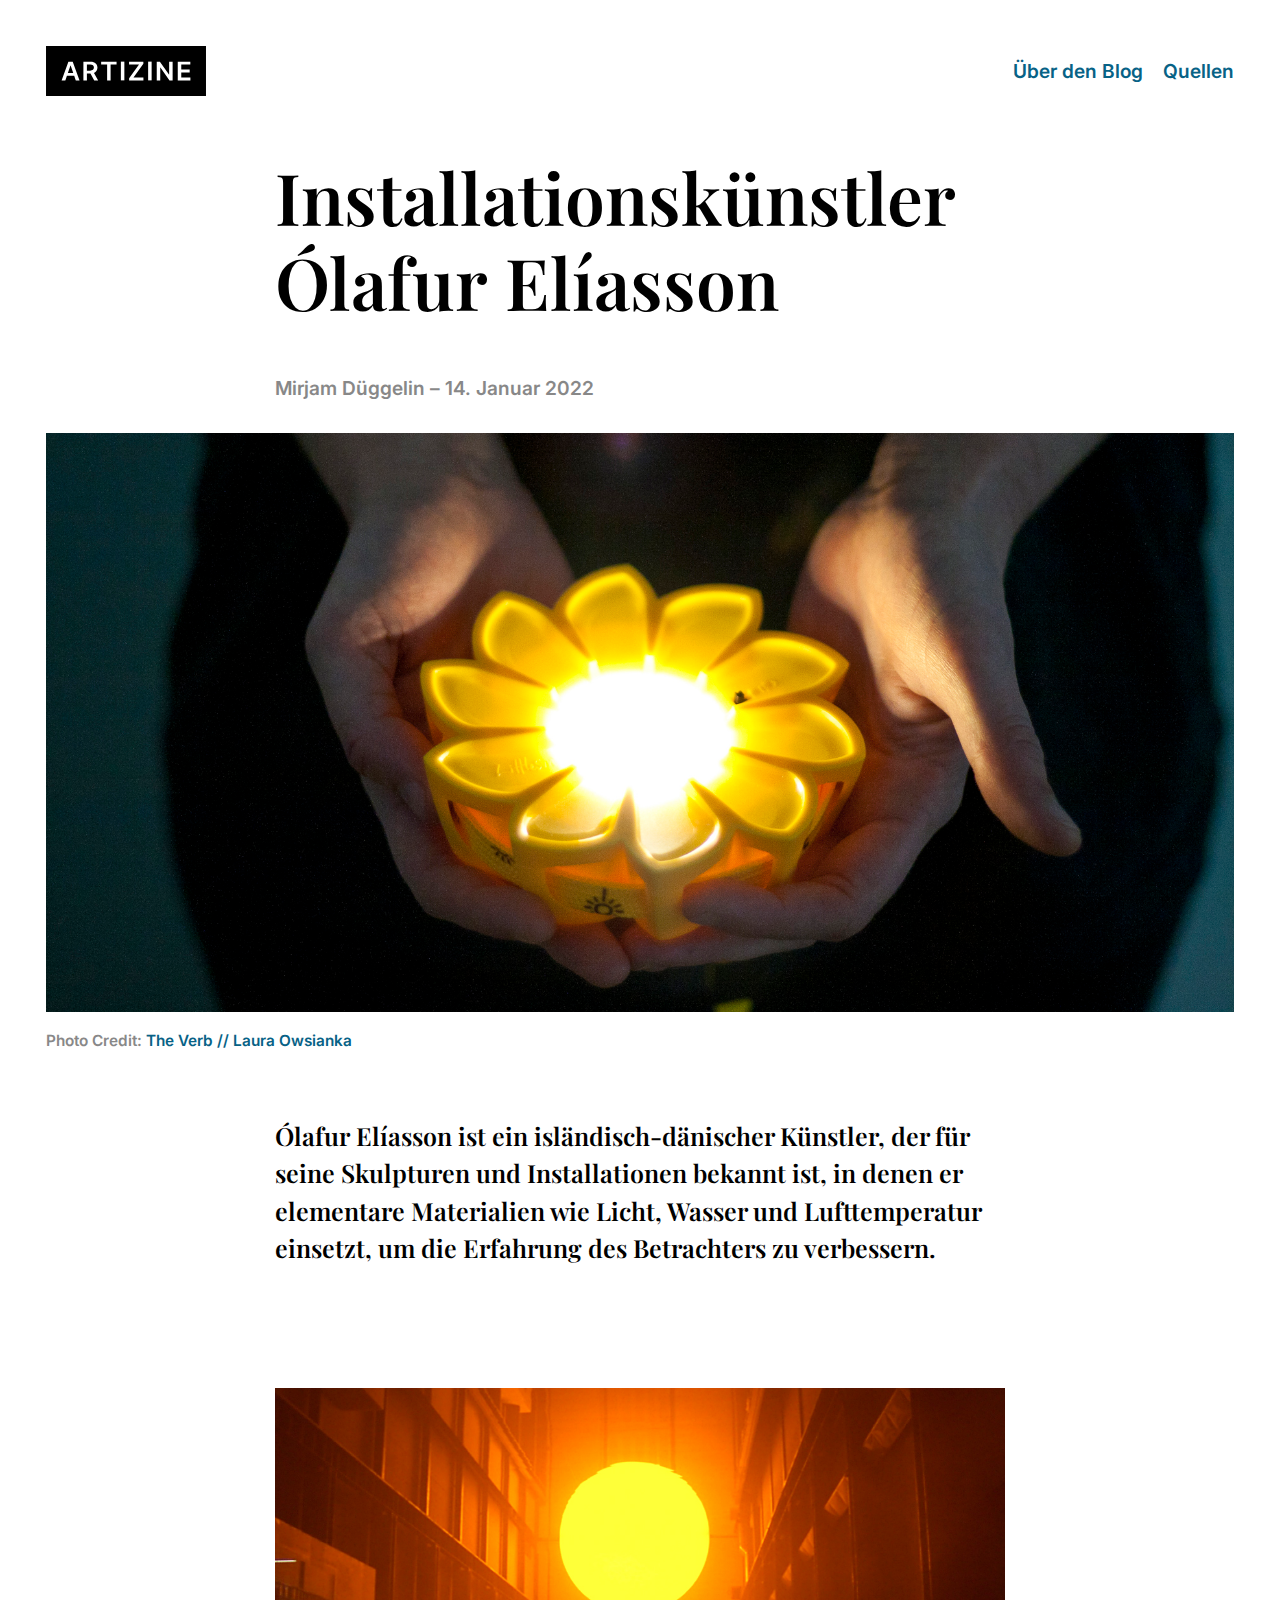
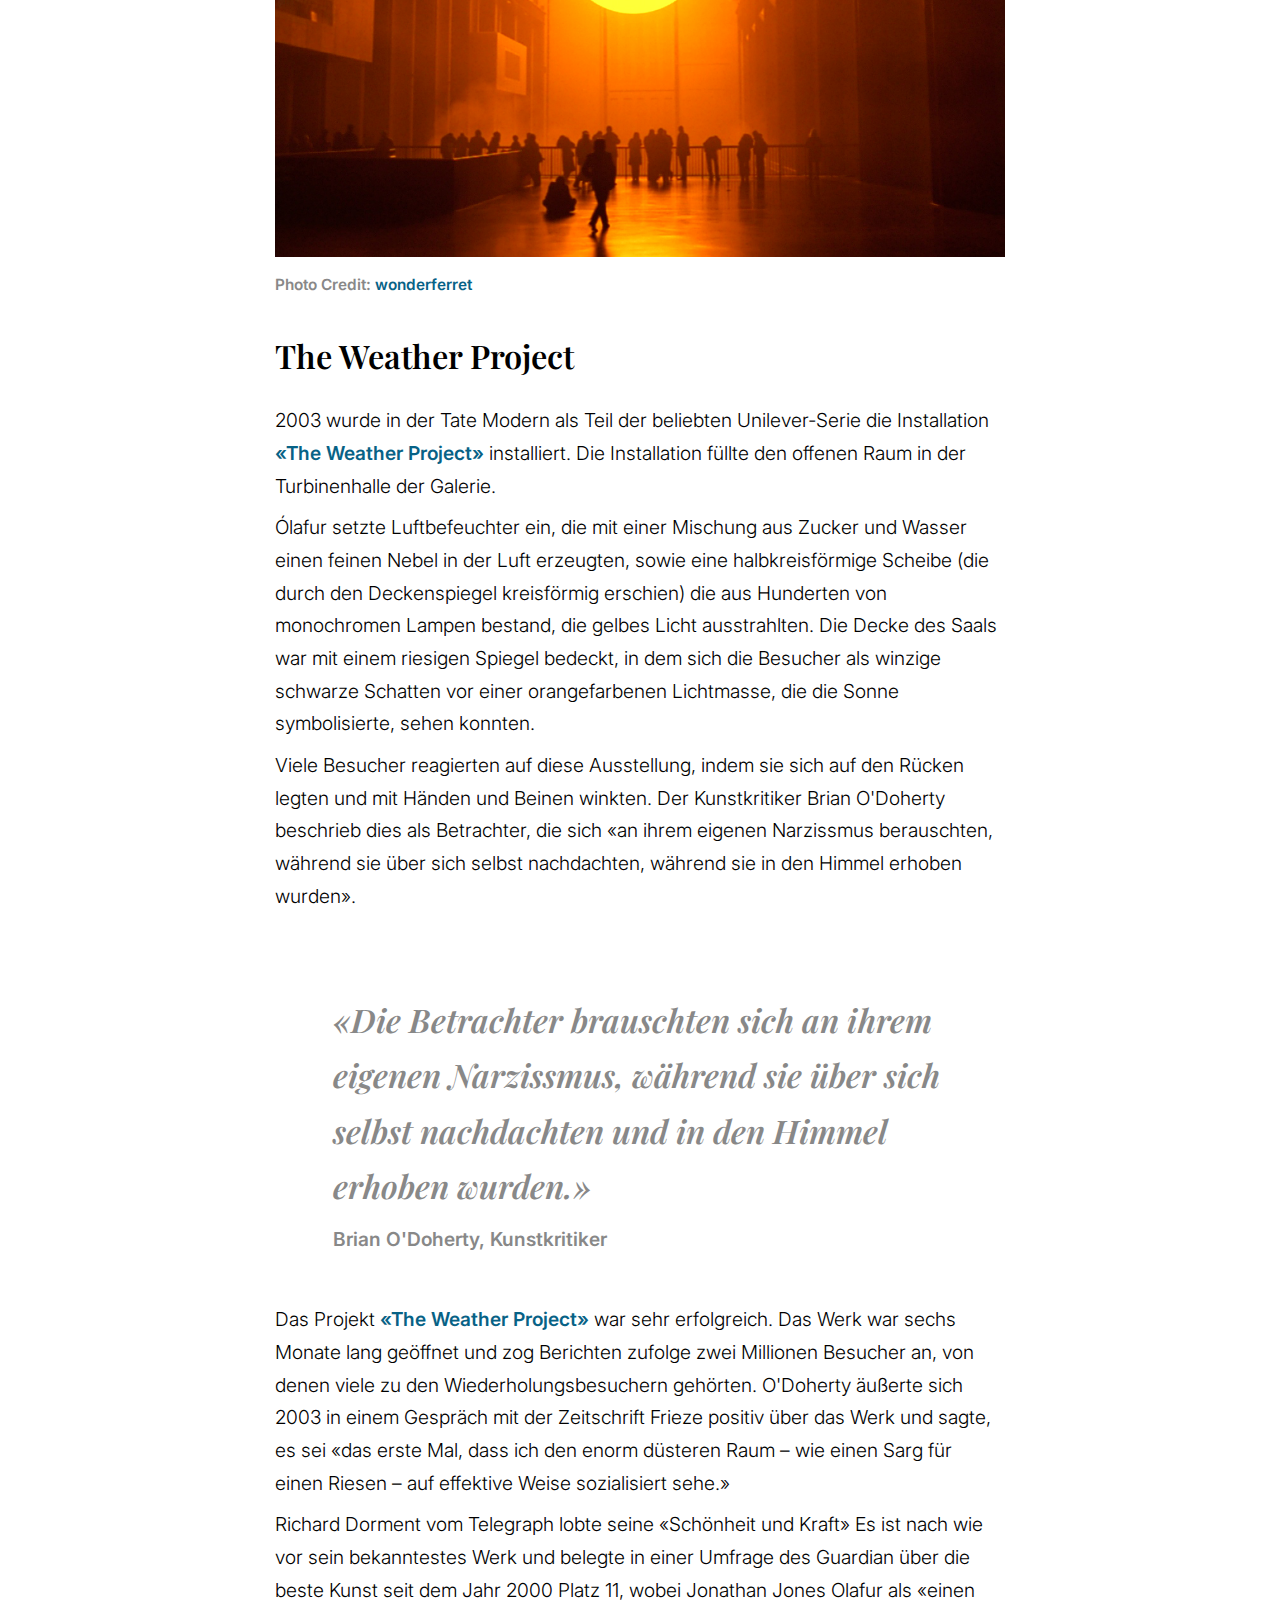
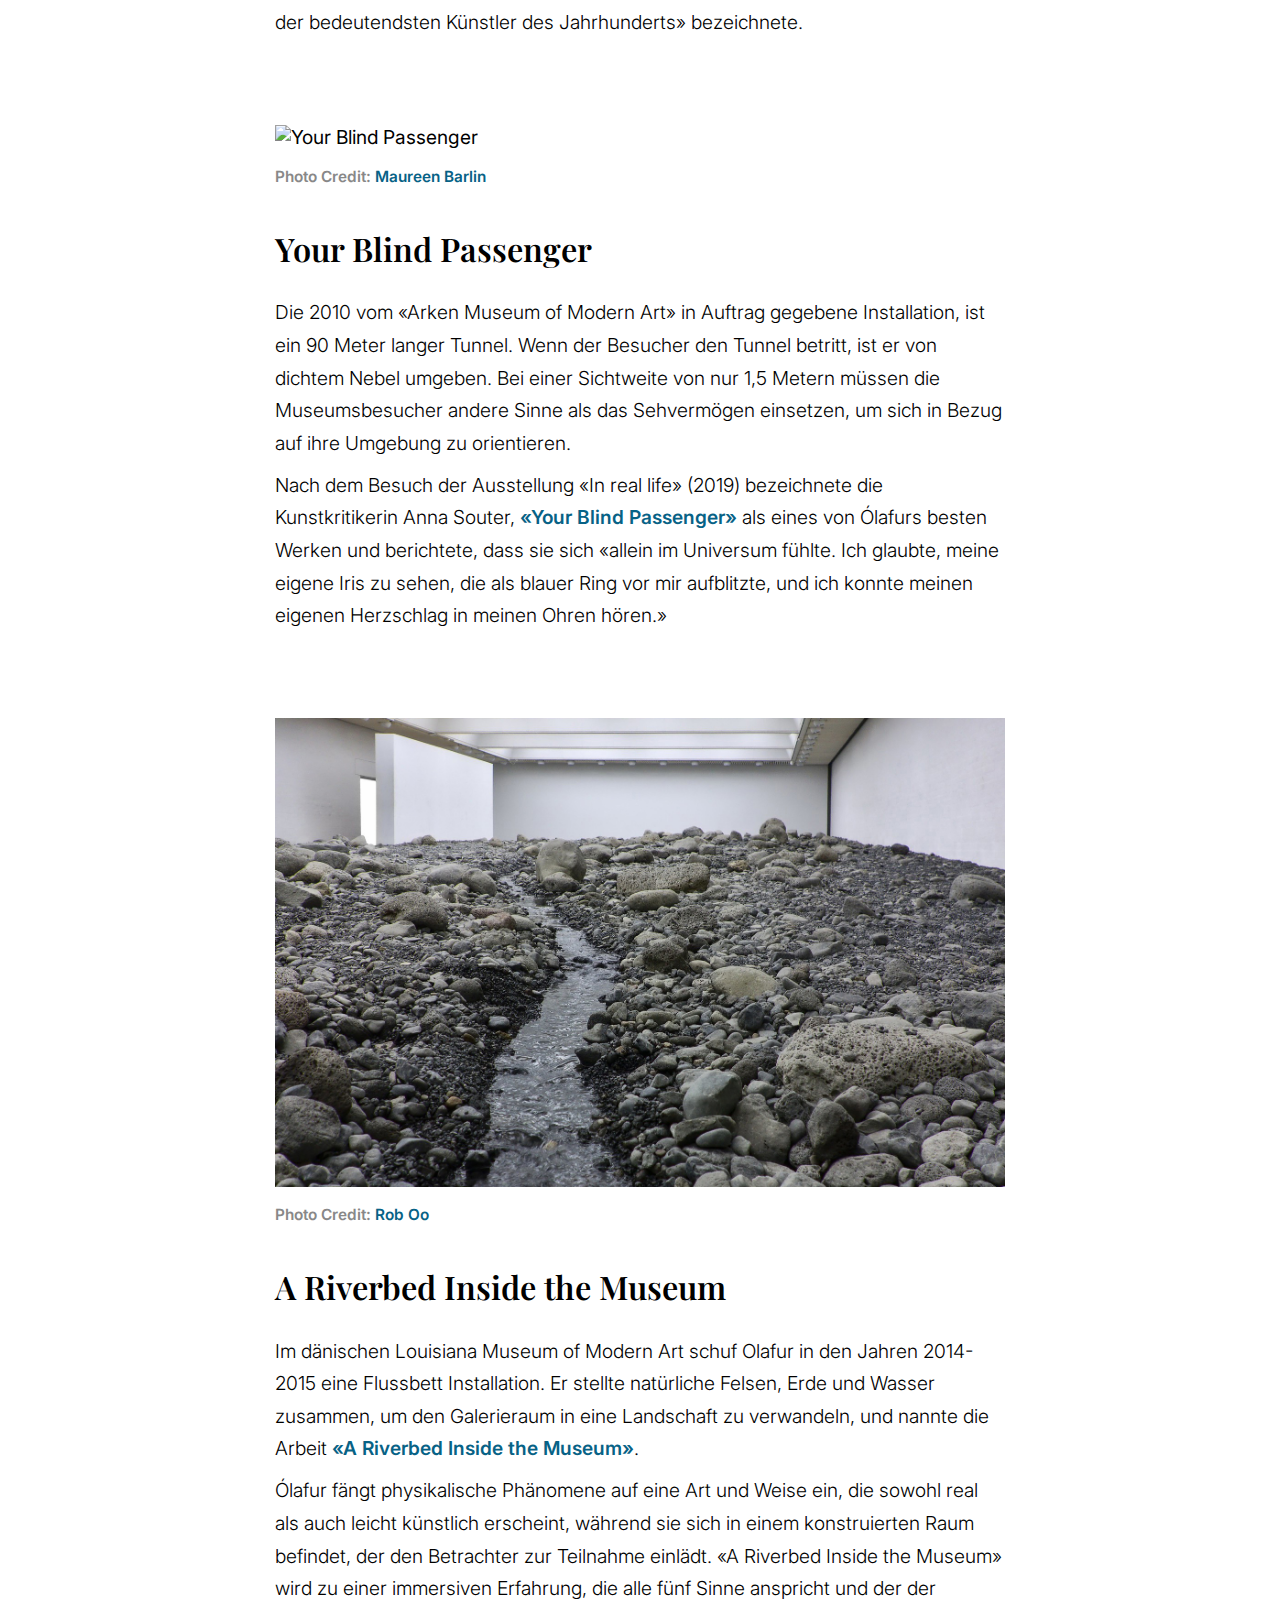
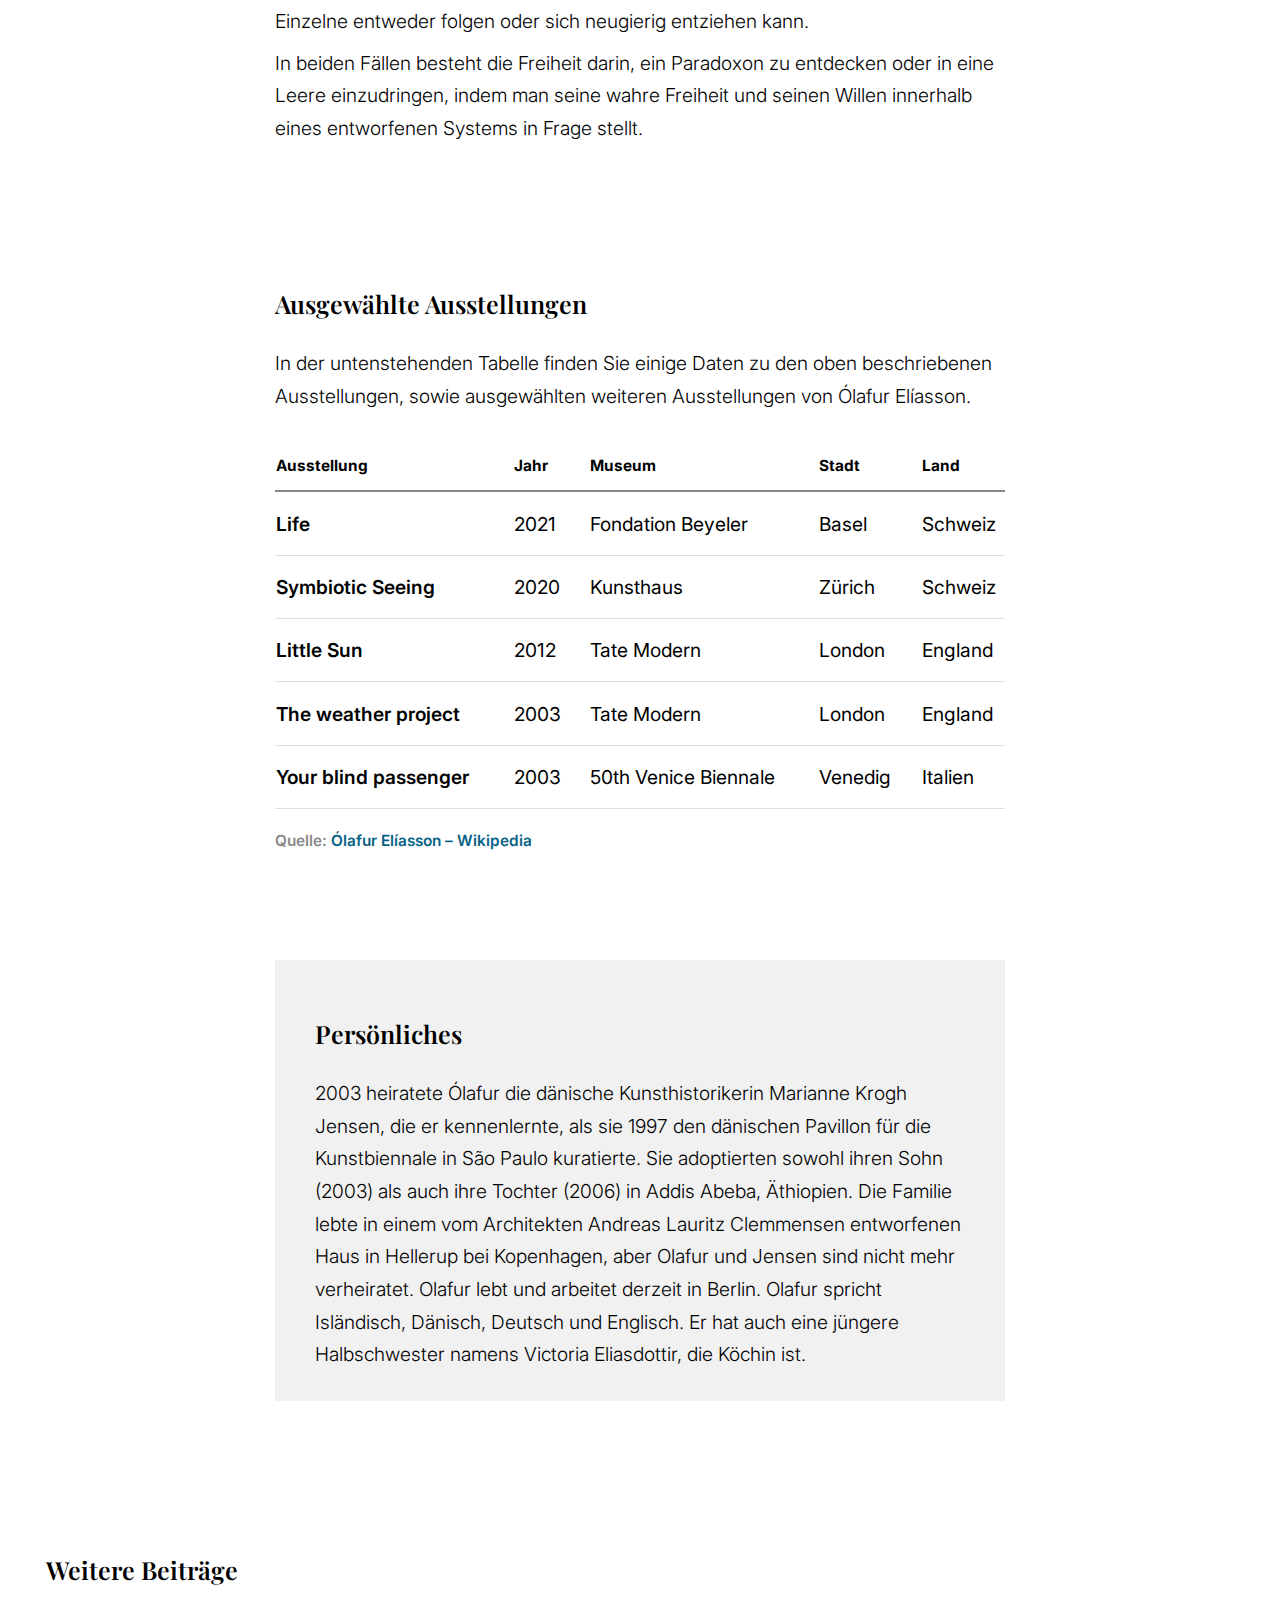
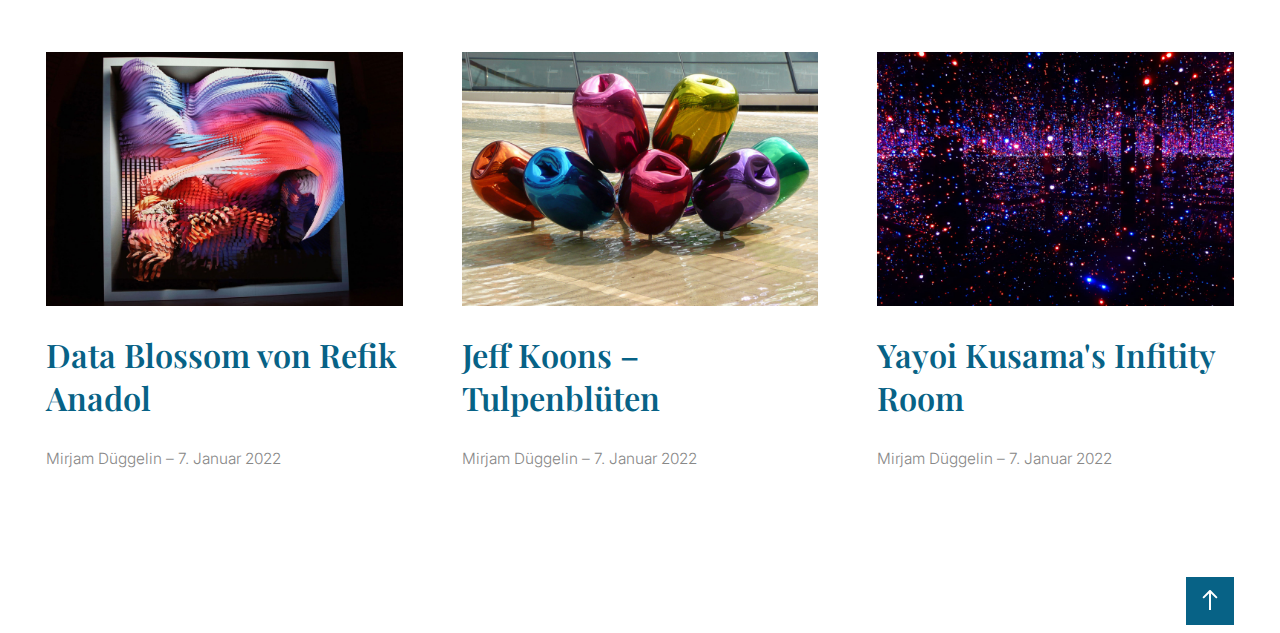
==== commit 3575e49c: "Add files via upload" ====
--- a/index.html
+++ b/index.html
@@ -59,8 +59,7 @@
 
   <div class="container">
     <h3>
-      Ólafur&nbsp;Elíasson ist ein isländisch-dänischer Künstler, der für seine Skulpturen und großformatigen
-      Installationen
+      Ólafur&nbsp;Elíasson ist ein isländisch-dänischer Künstler, der für seine Skulpturen und Installationen
       bekannt ist, in denen er elementare Materialien wie Licht, Wasser und Lufttemperatur einsetzt, um die Erfahrung
       des Betrachters zu verbessern.
     </h3>
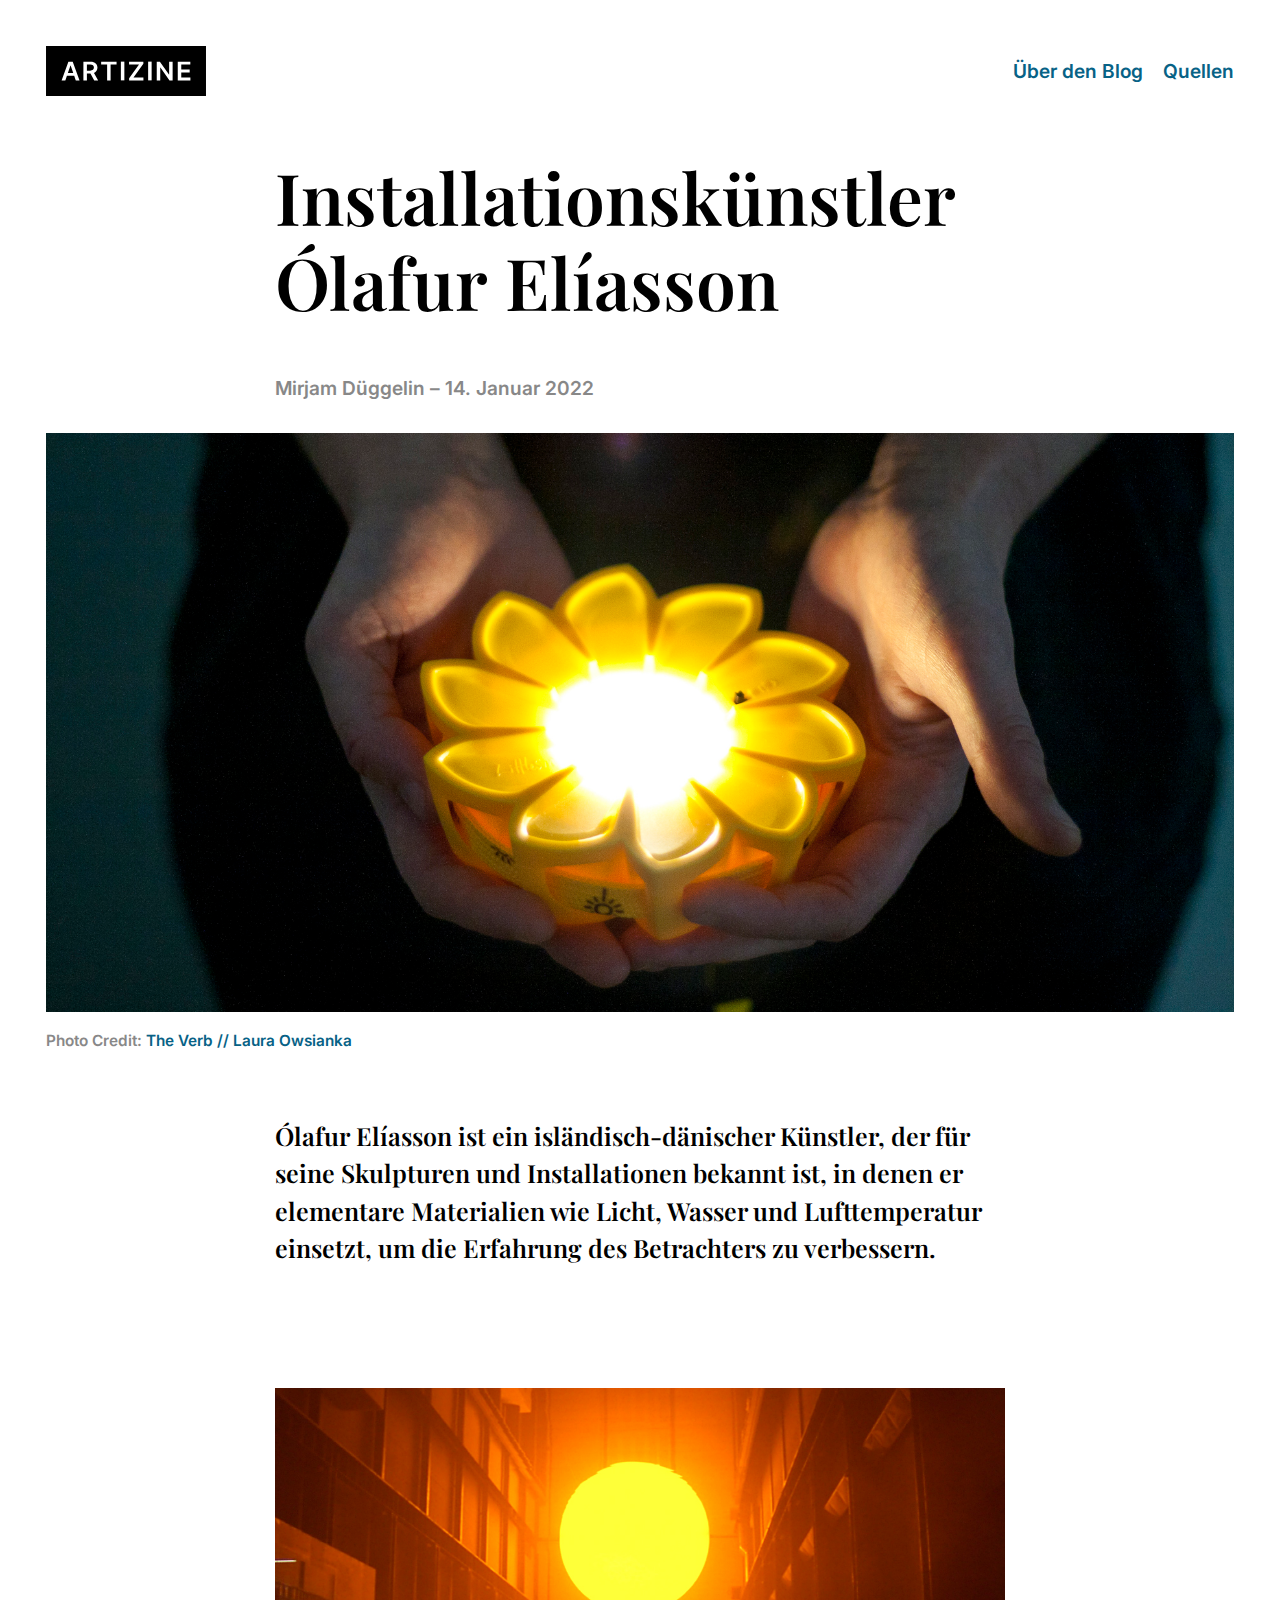
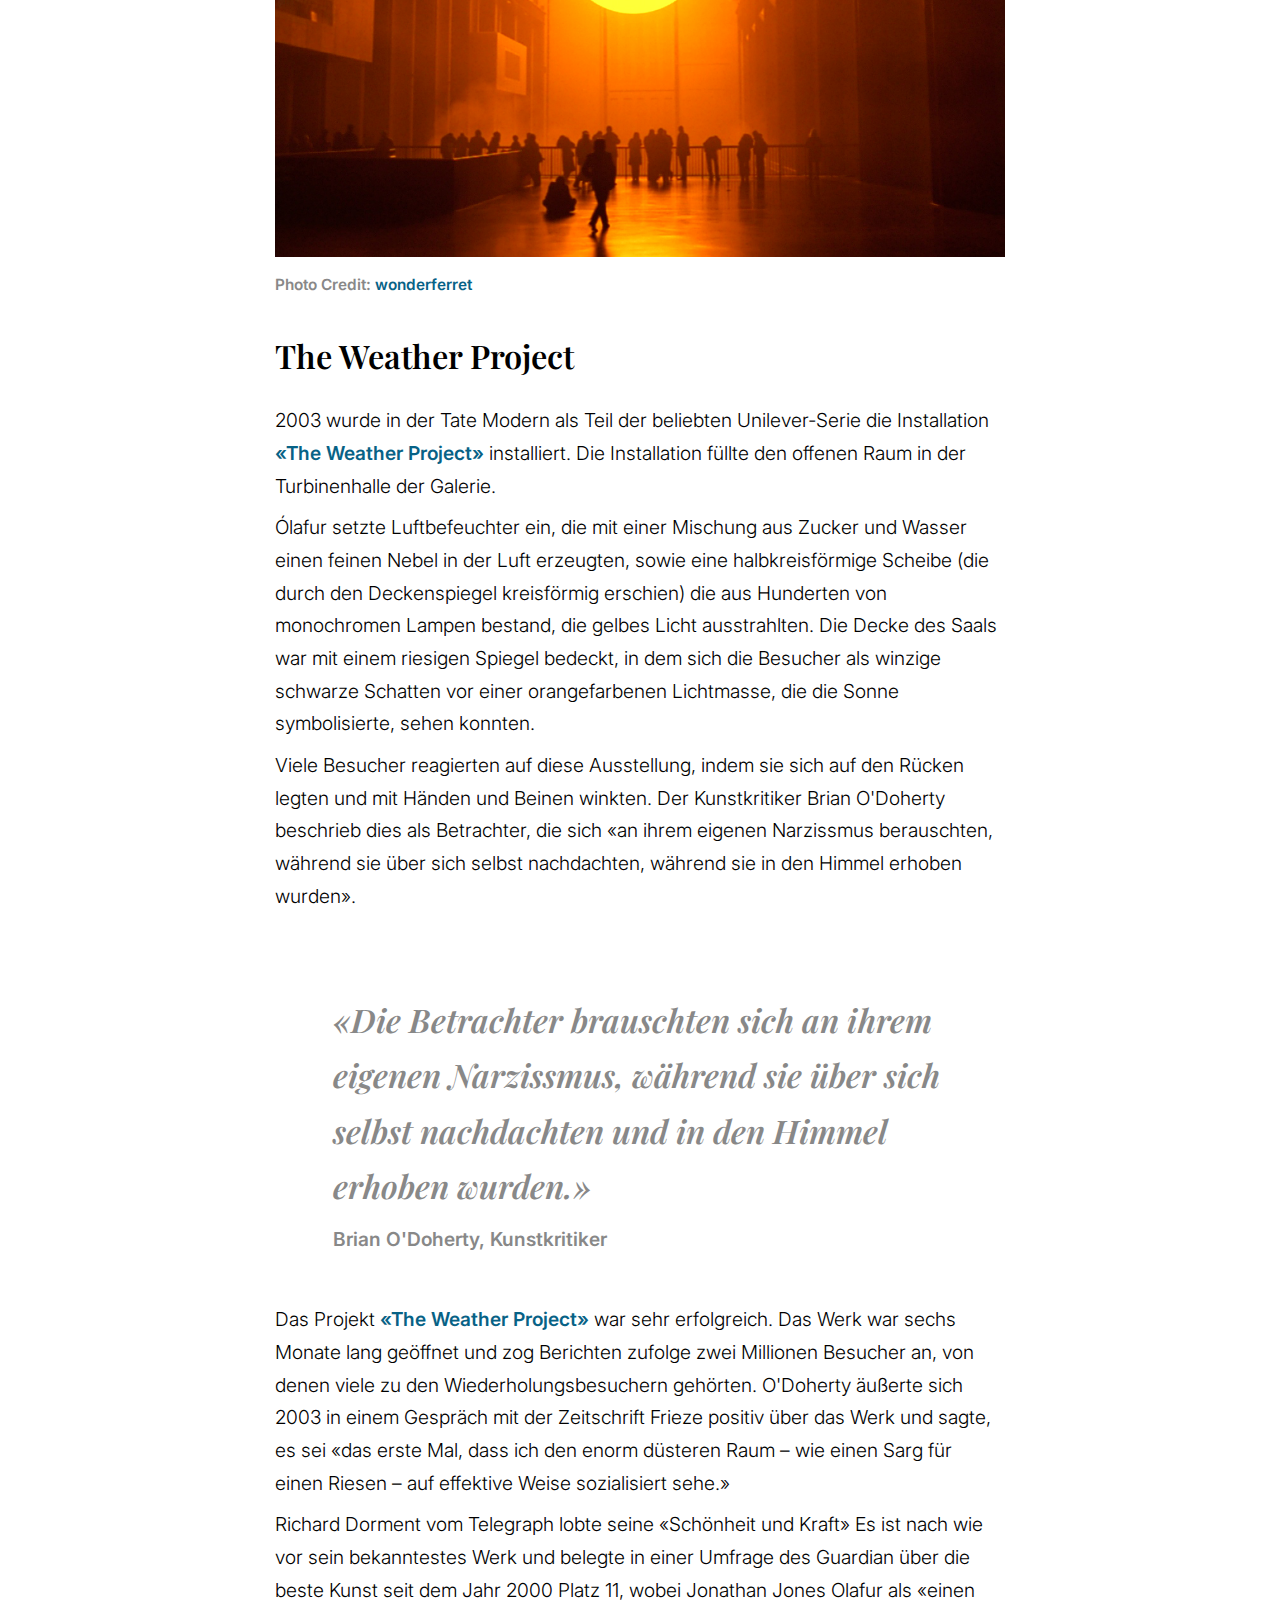
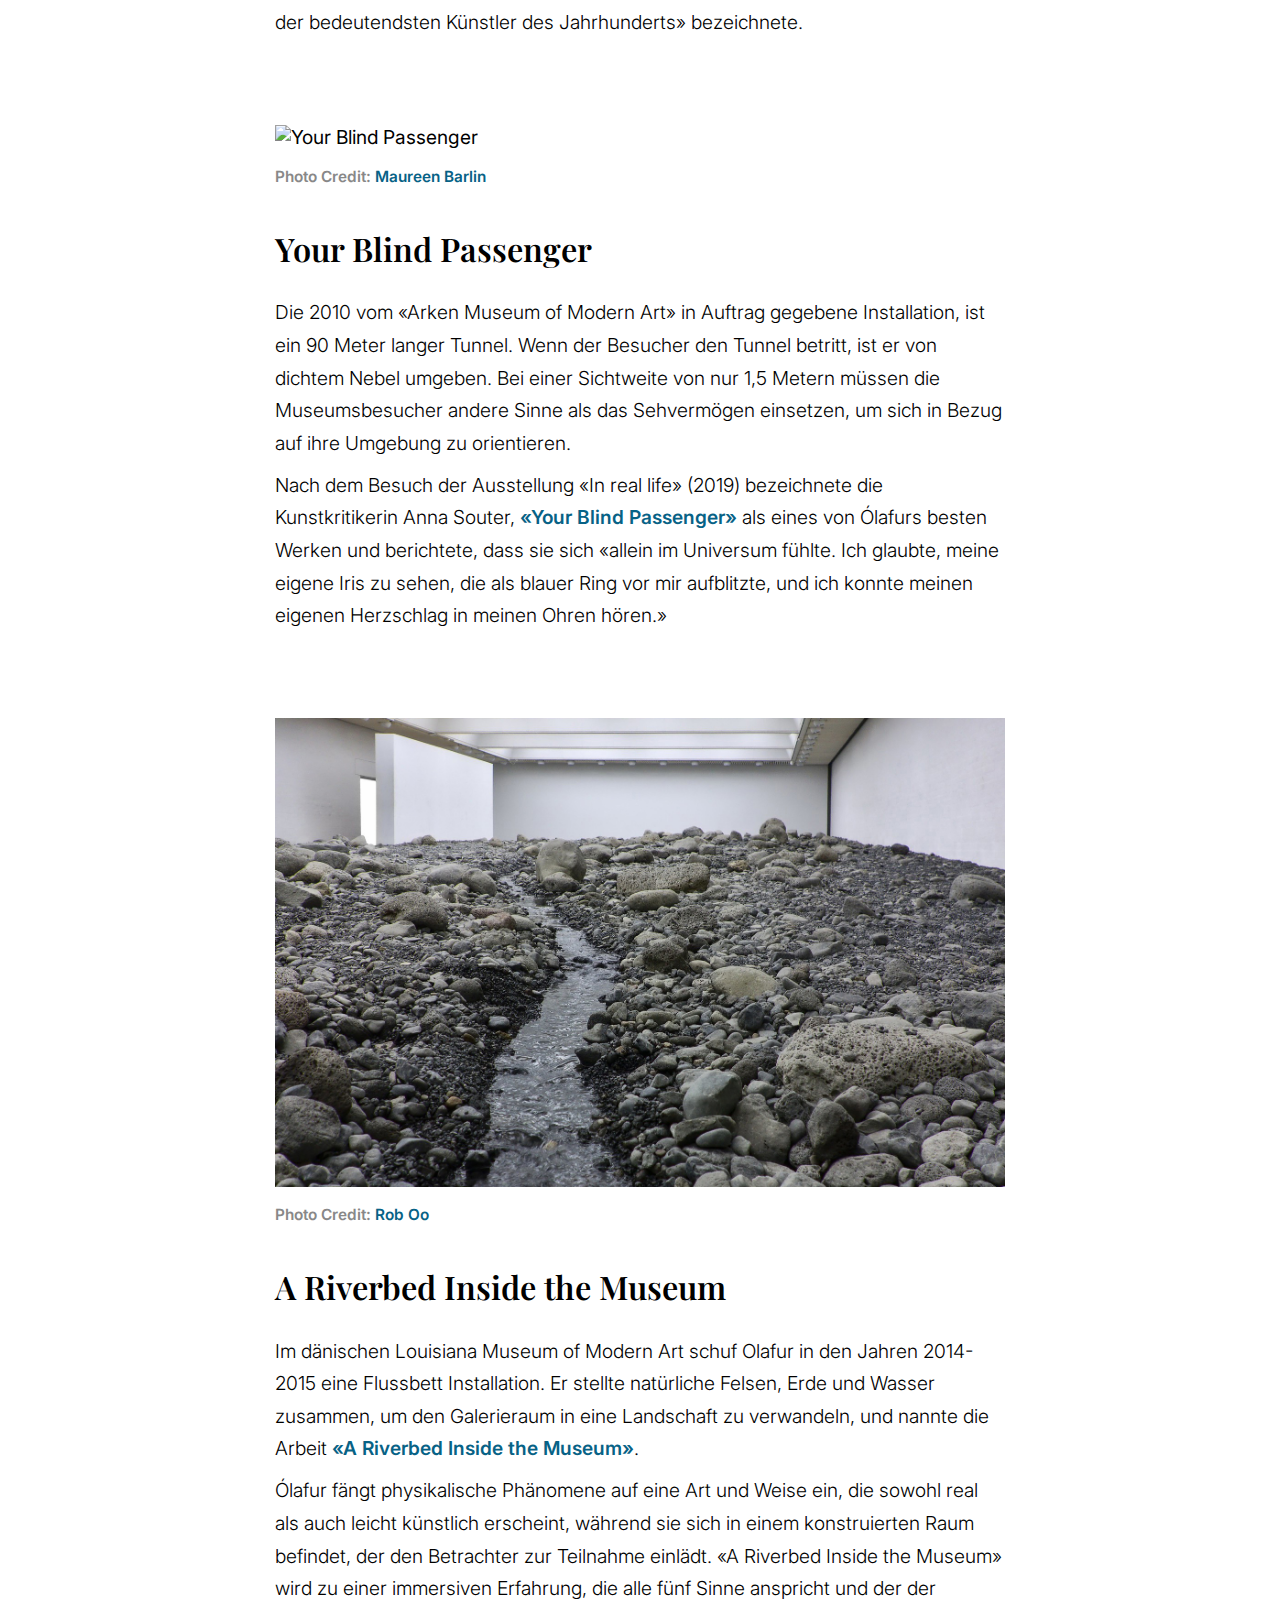
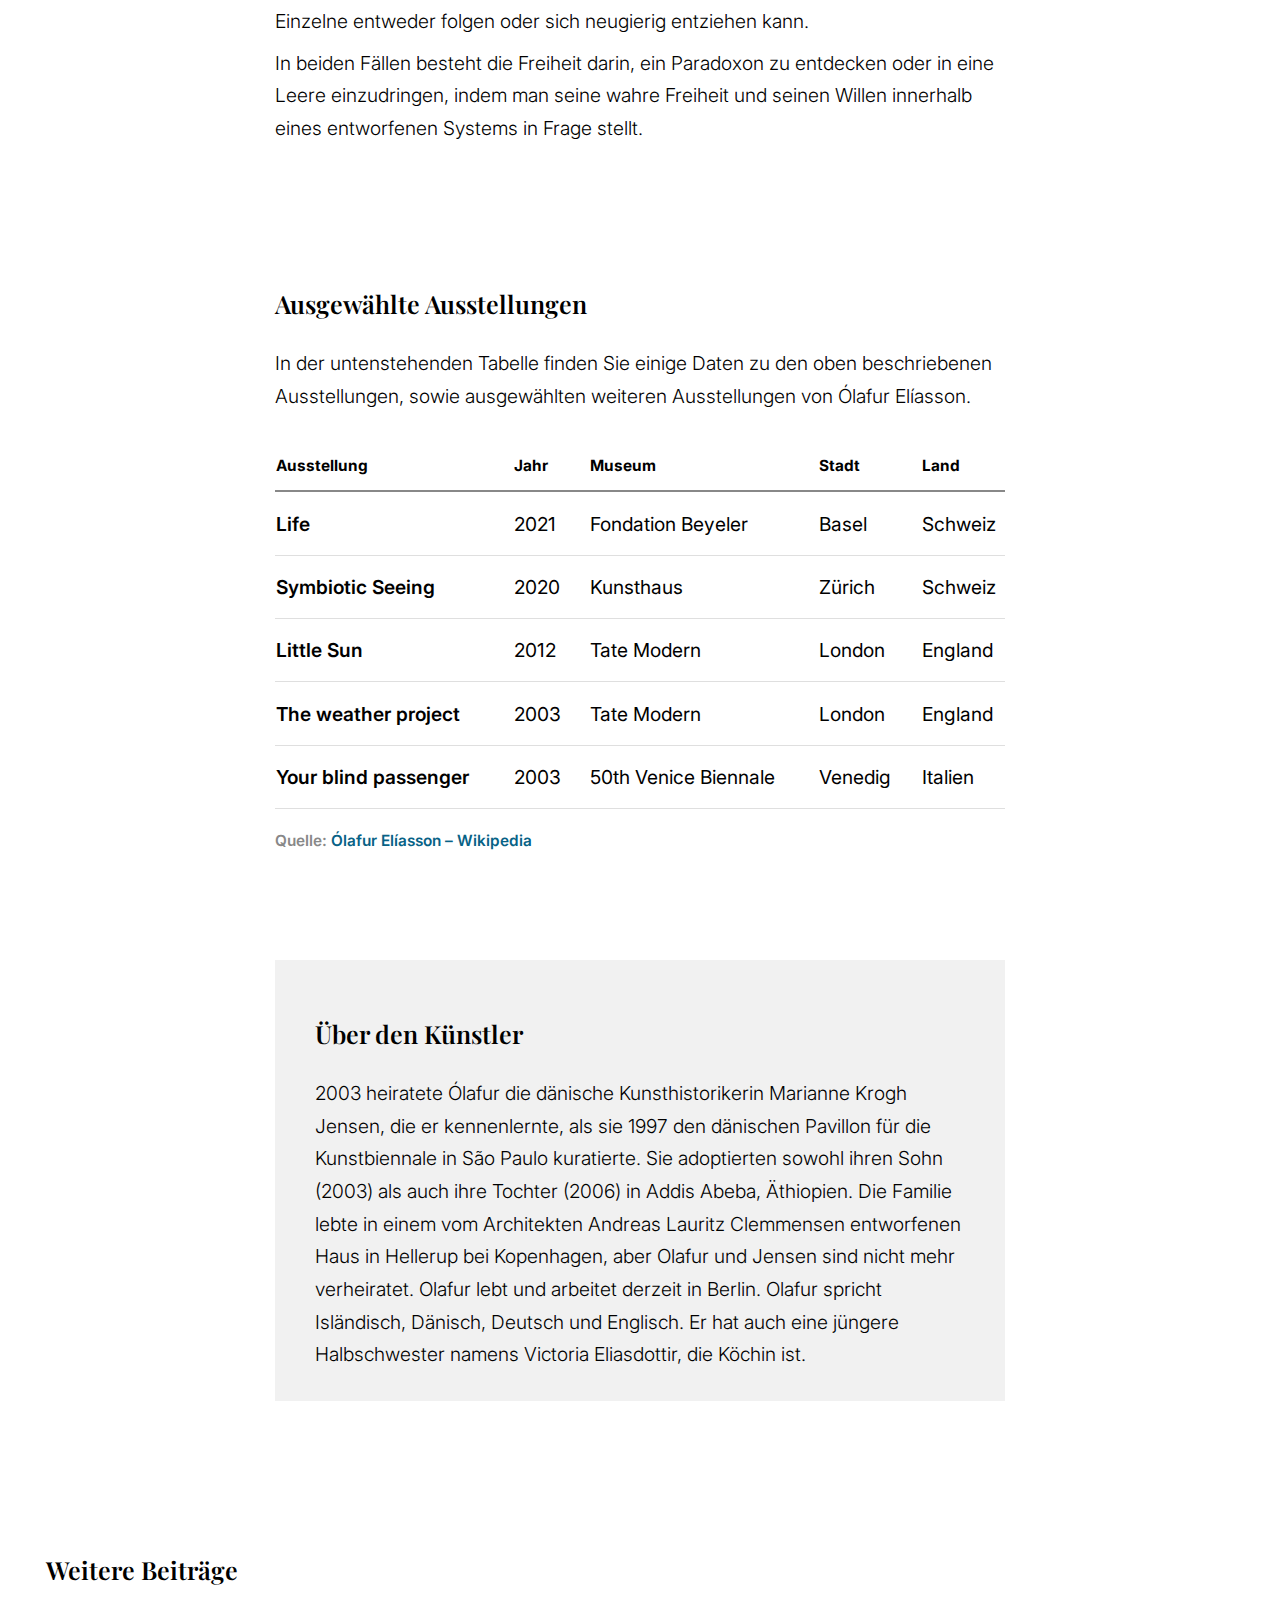
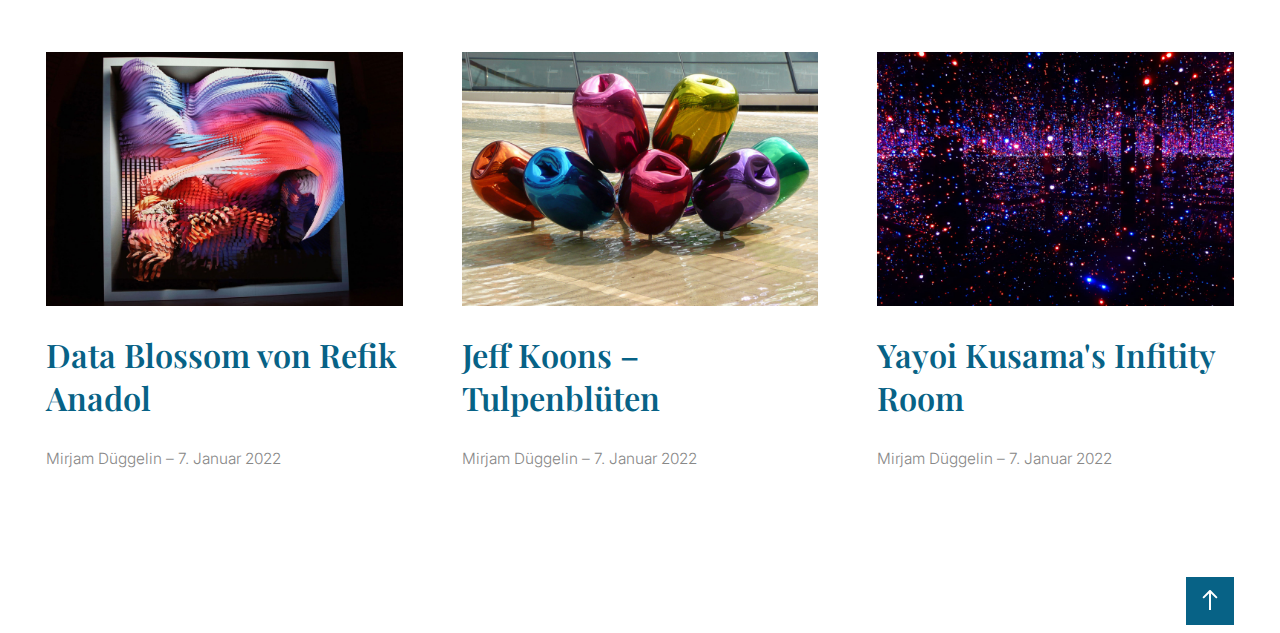
==== commit e5338849: "Add files via upload" ====
--- a/index.html
+++ b/index.html
@@ -229,7 +229,7 @@
     <div class="spacer-xl">
     </div>
     <div class="infobox">
-      <h3>Persönliches</h3>
+      <h3>Über den Künstler</h3>
       <p>
         2003 heiratete Ólafur die dänische Kunsthistorikerin Marianne Krogh Jensen, die er kennenlernte, als sie 1997
         den dänischen Pavillon für die Kunstbiennale in São Paulo kuratierte. Sie adoptierten sowohl ihren Sohn (2003)
